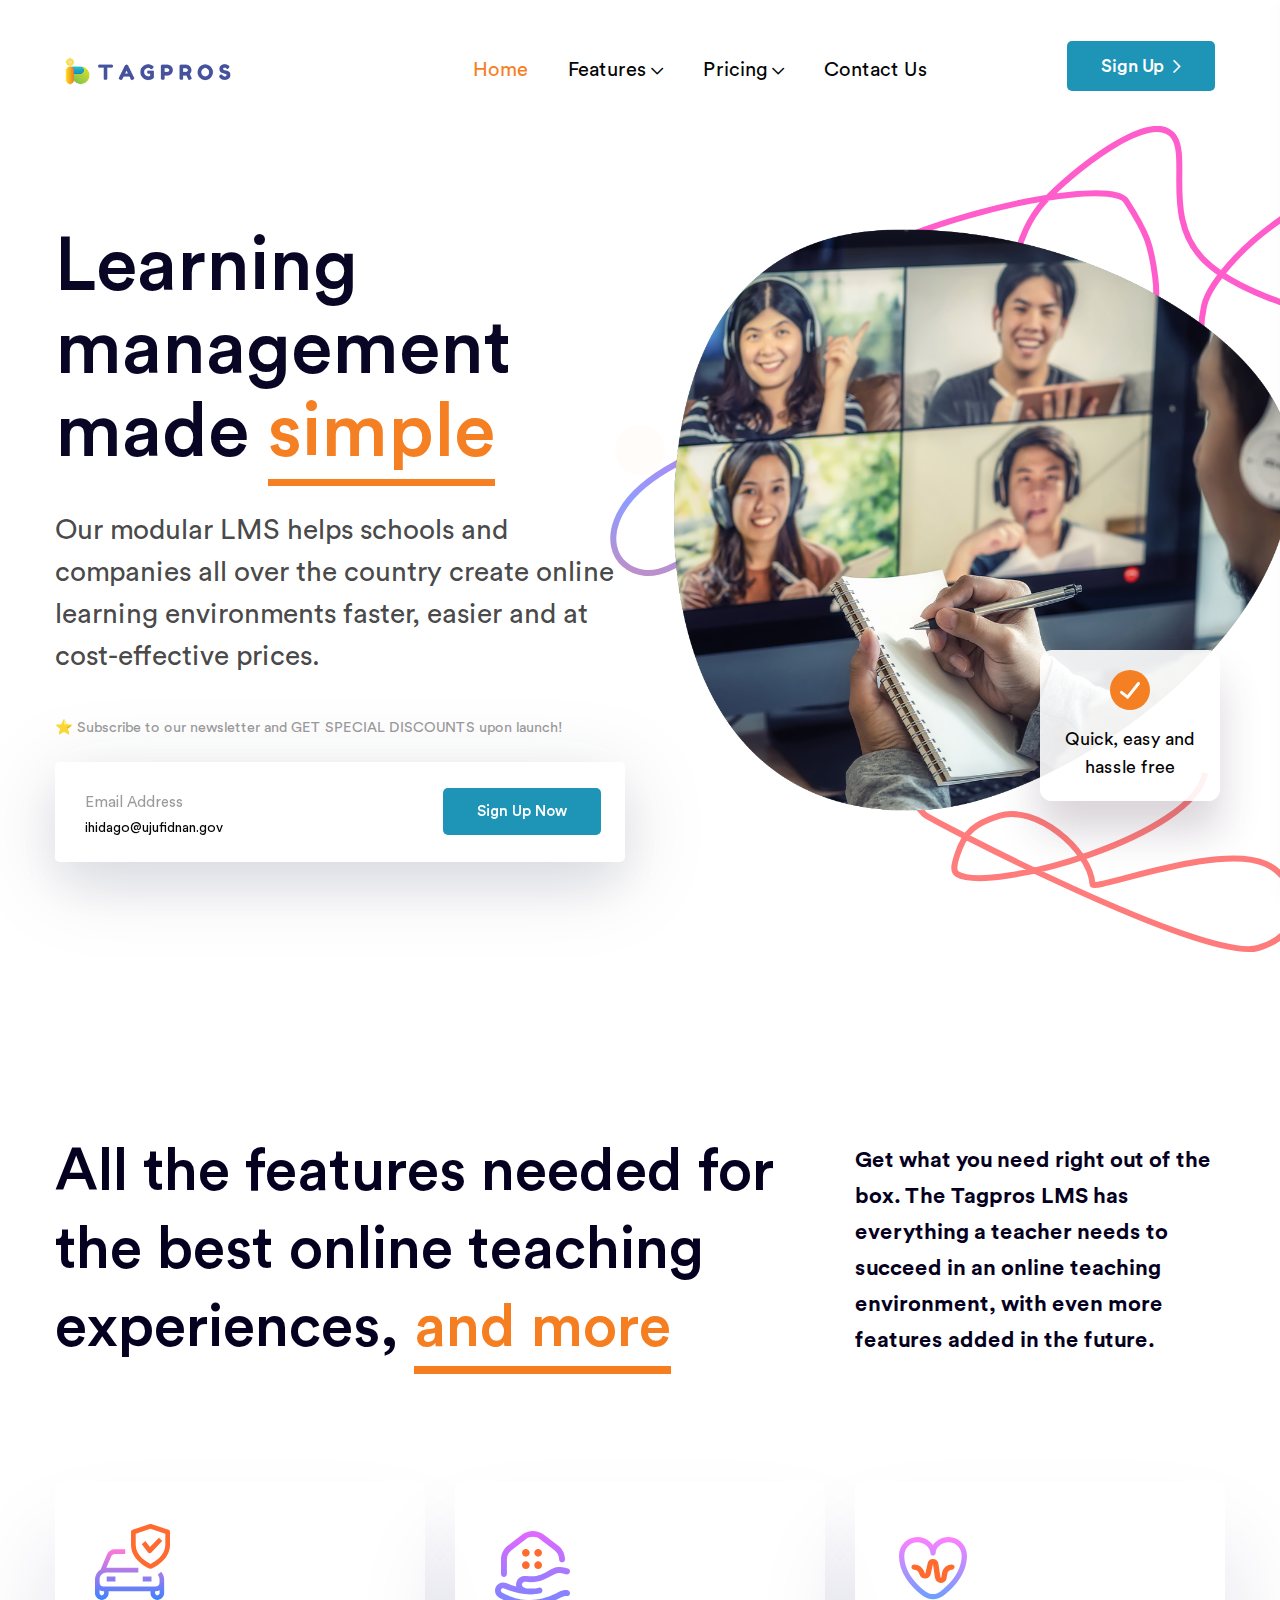
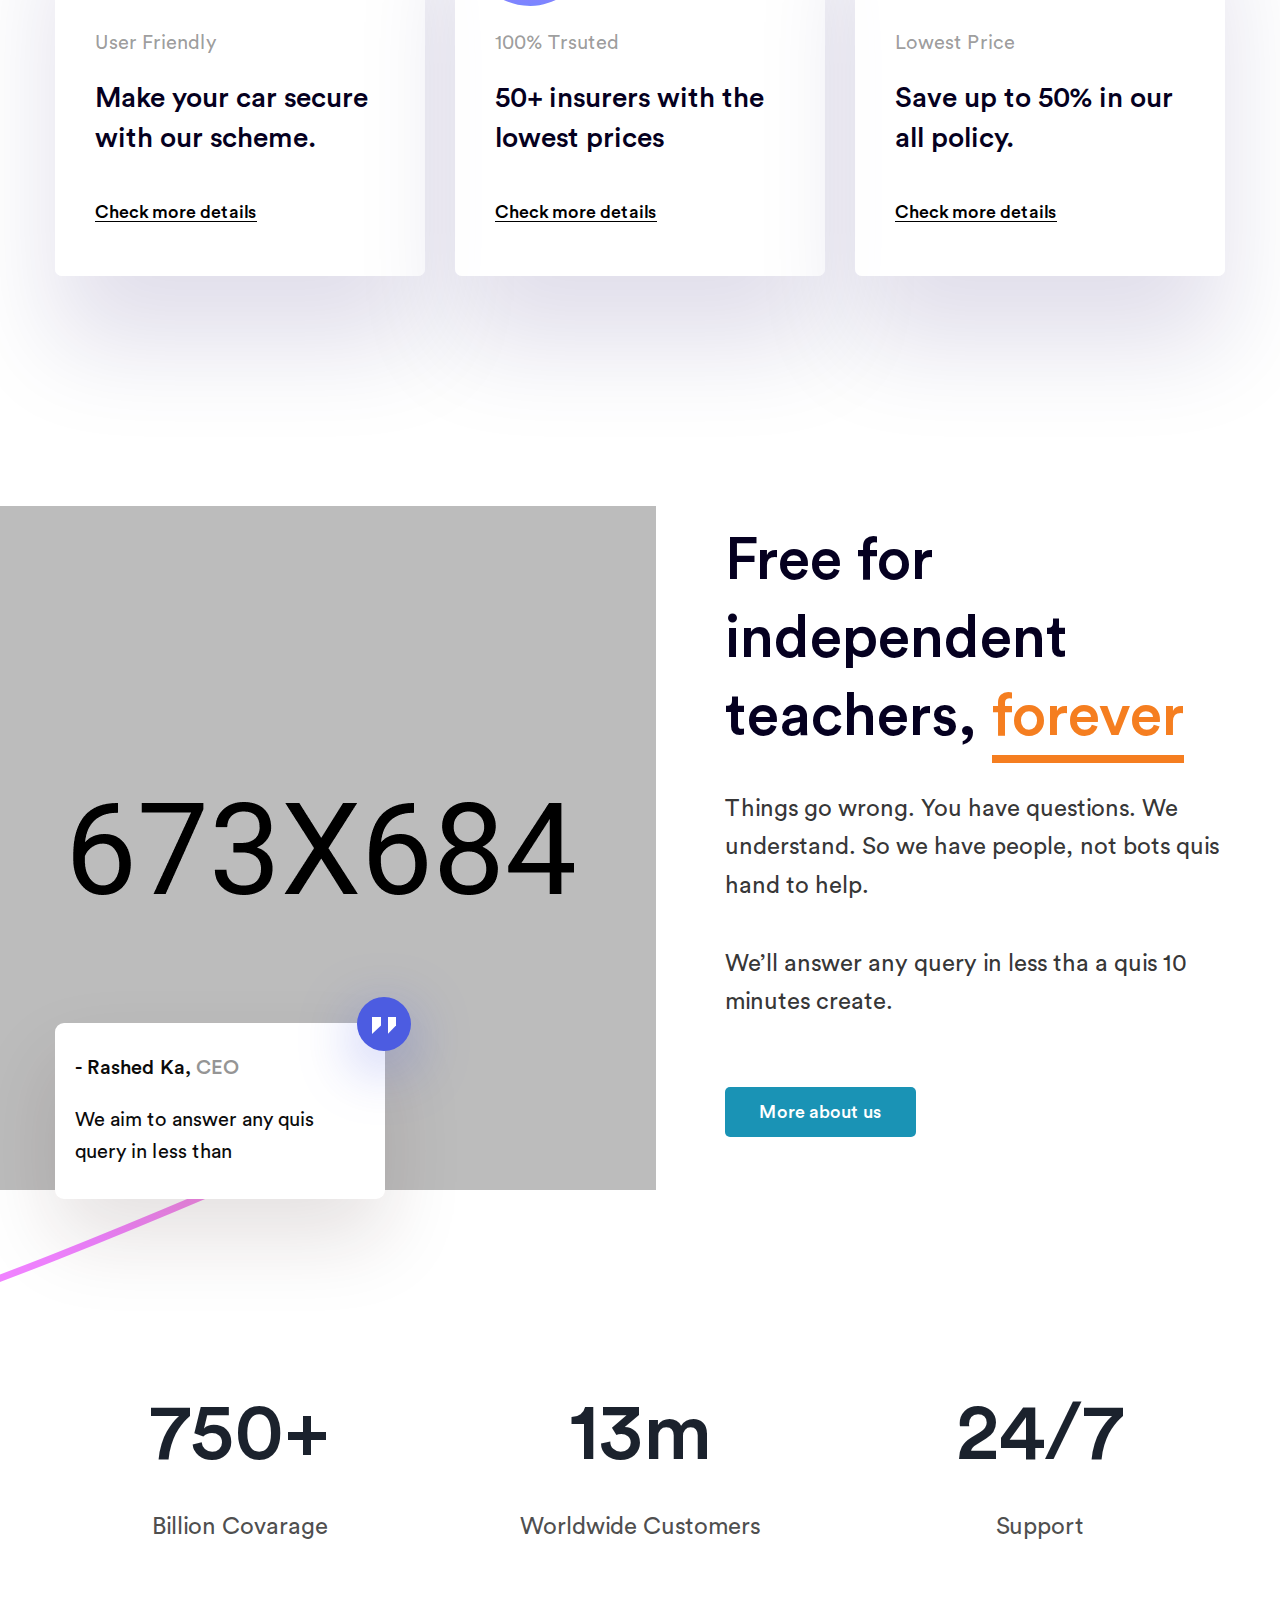
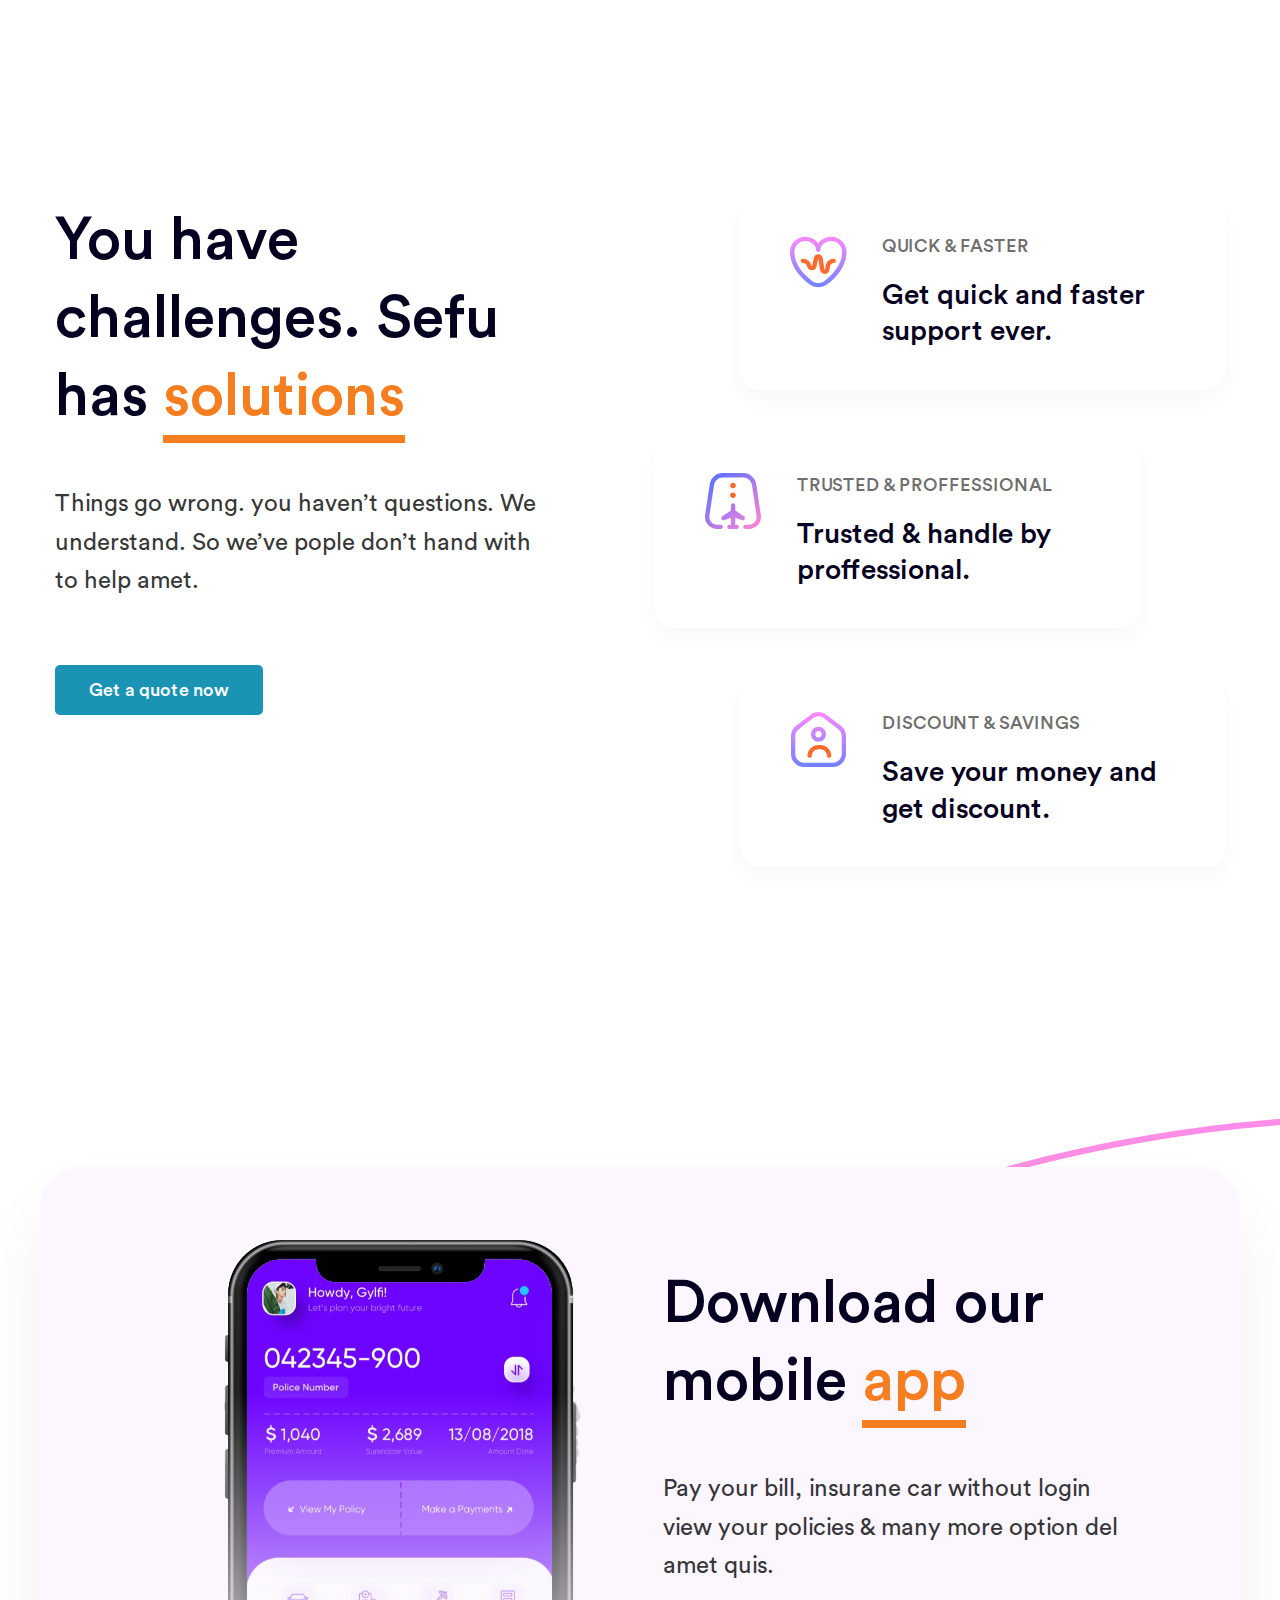
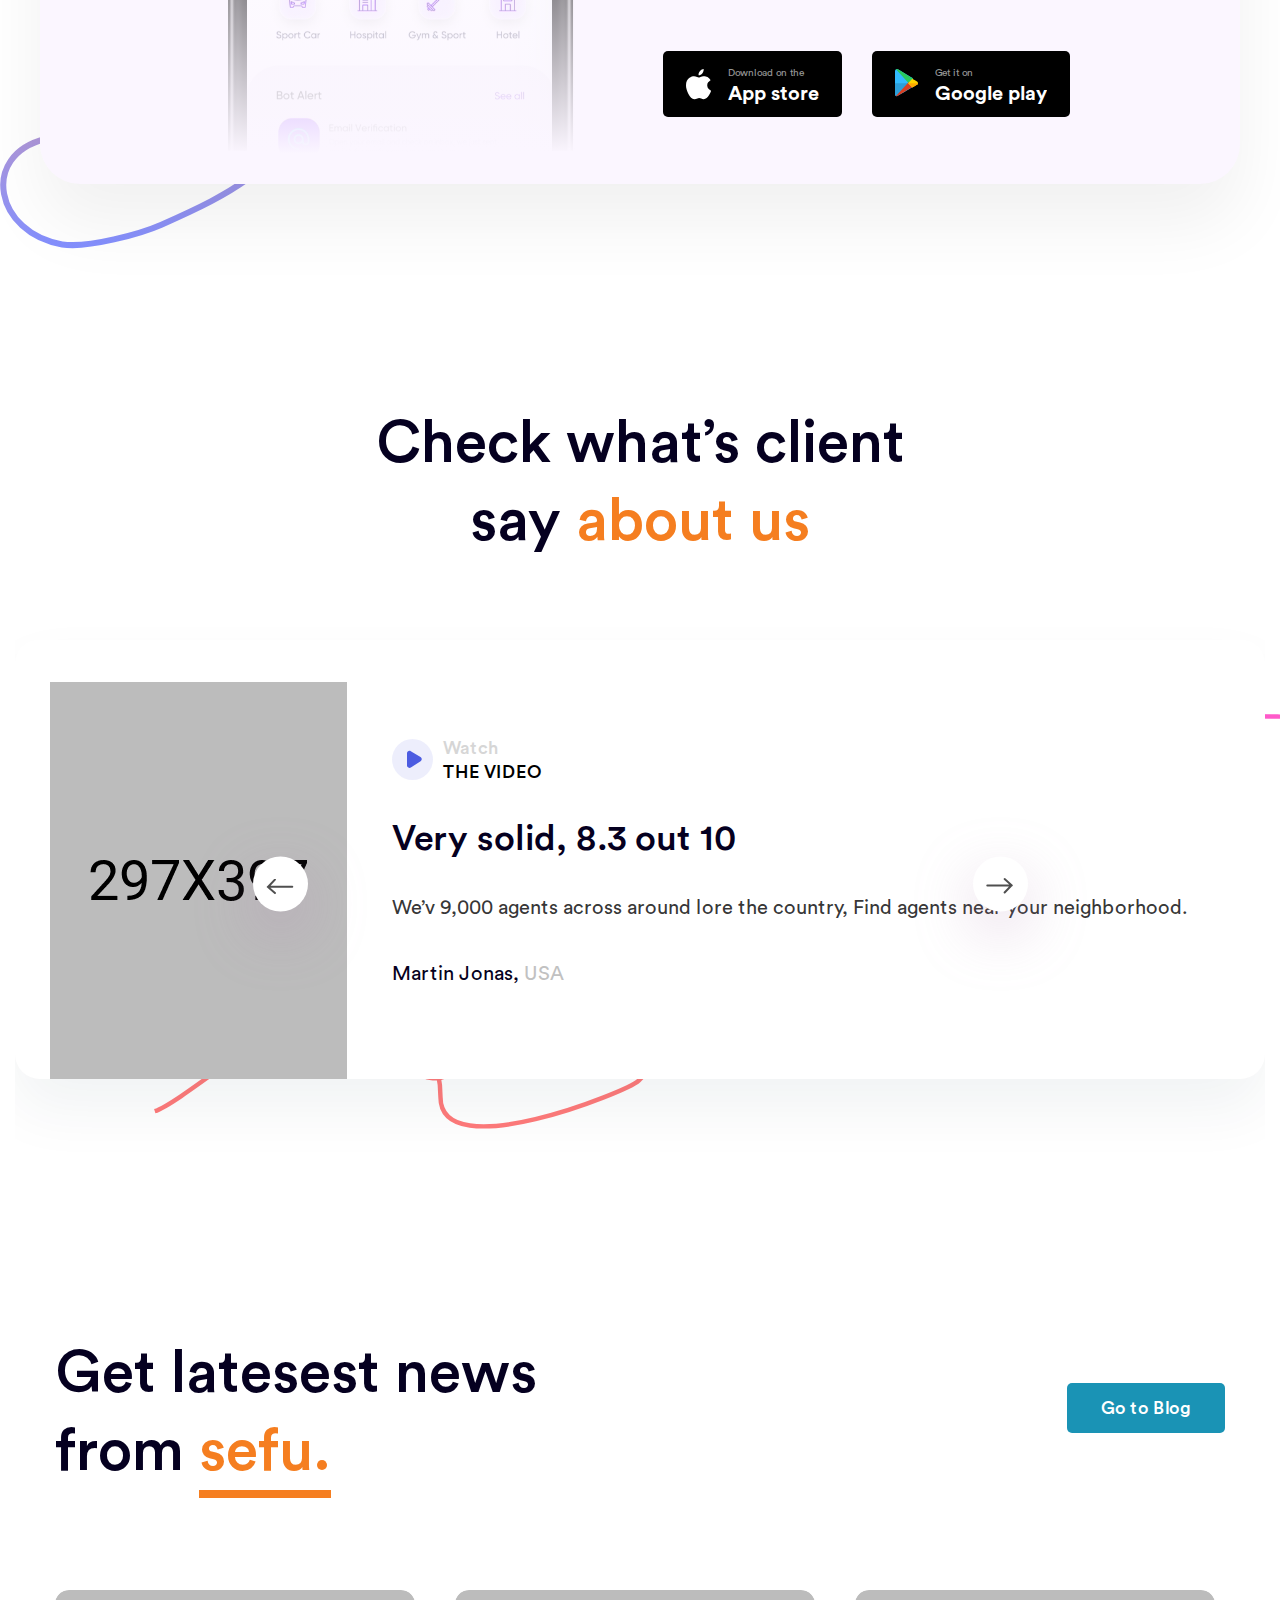
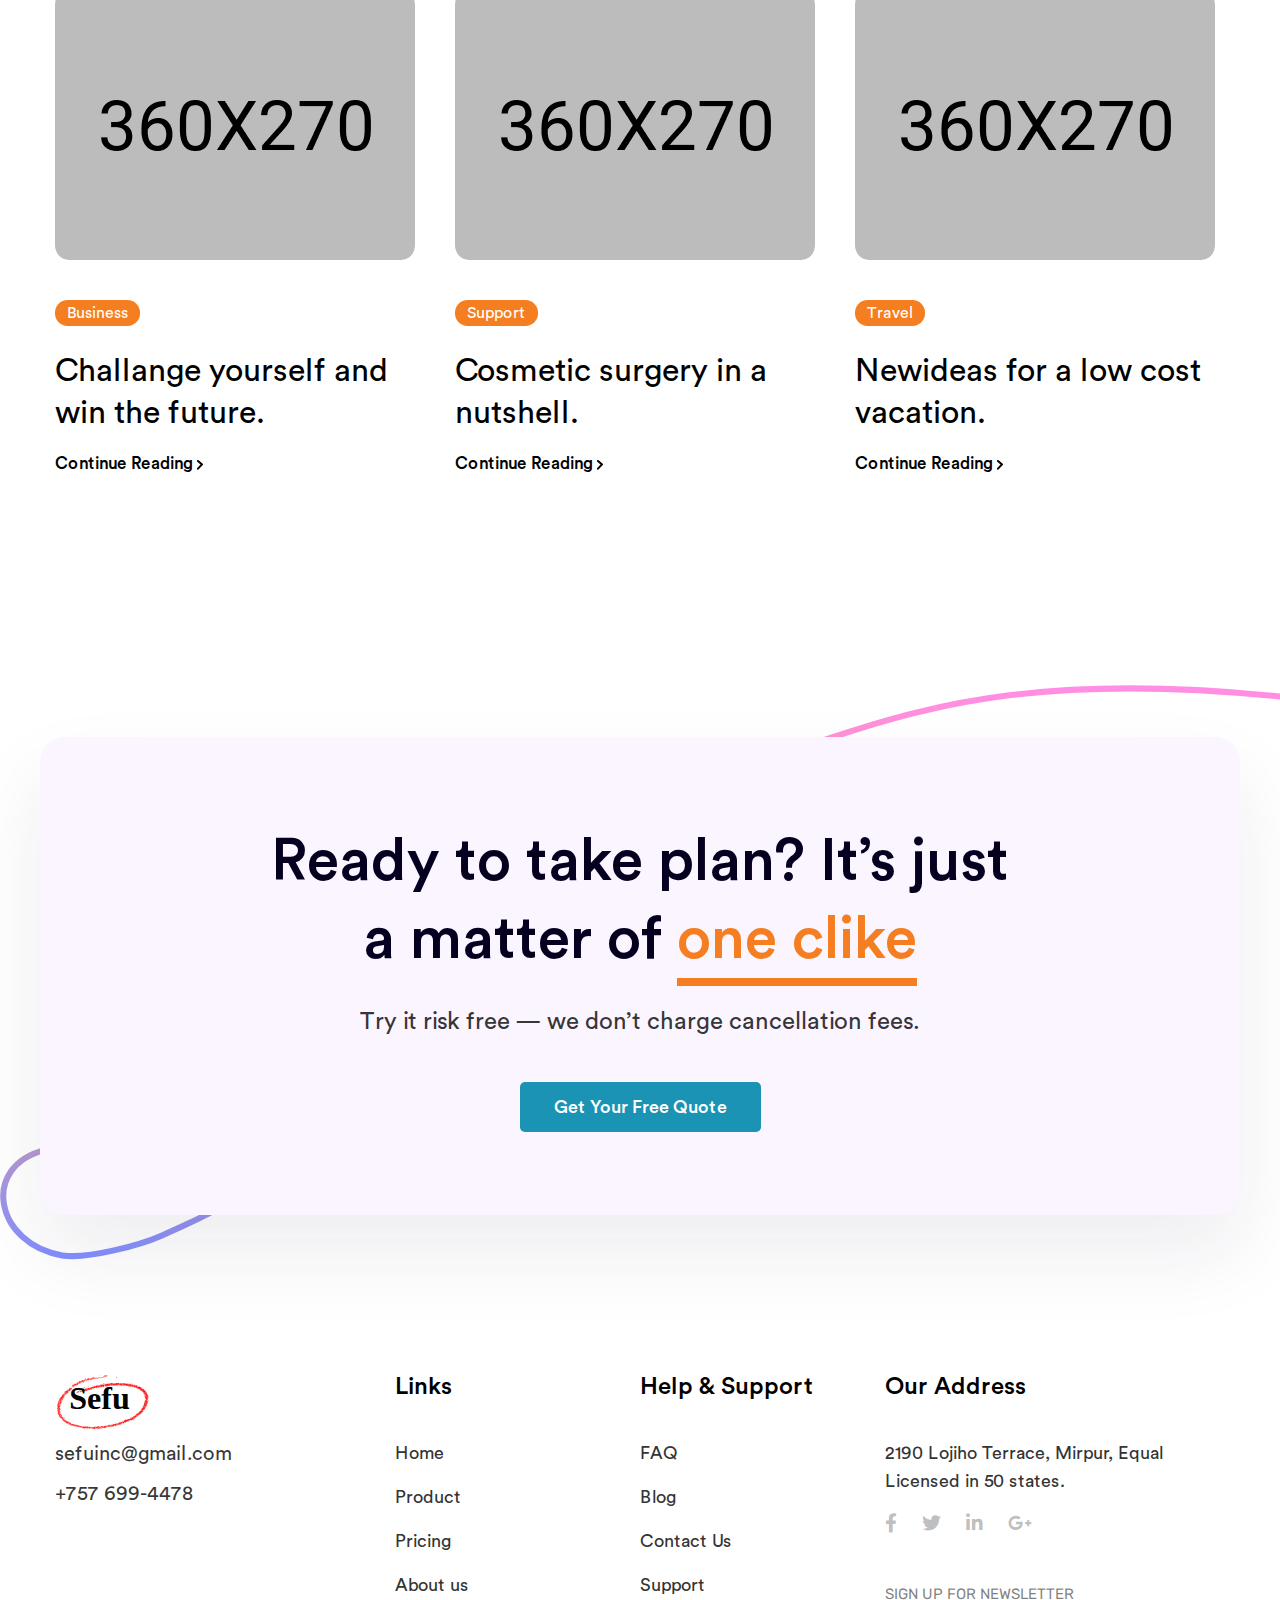
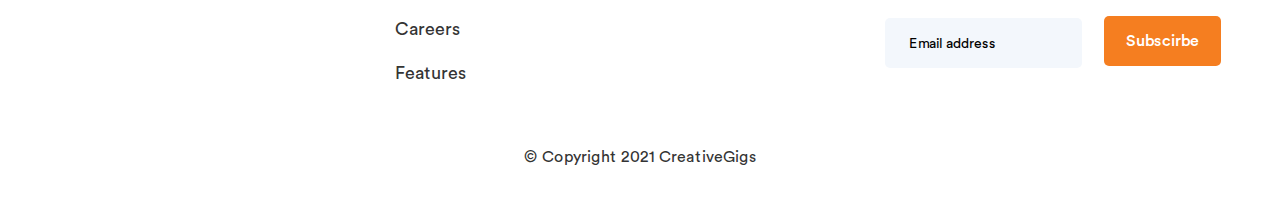
==== index.html @ ae66f602 "initial commit" ====
<!doctype html>
<html class="no-js" lang="">

<head>
    <meta charset="utf-8">
    <meta http-equiv="x-ua-compatible" content="ie=edge">
    <title>Advancing Learning Online - TAGPROS</title>
    <meta name="description" content="">
    <meta name="viewport" content="width=device-width, initial-scale=1">

    <link rel="manifest" href="site.webmanifest">
    <link rel="shortcut icon" type="image/x-icon" href="assets/img/favicon.ico">
    <!-- Place favicon.ico in the root directory -->

    <!-- CSS here -->
    <link rel="stylesheet" href="assets/css/bootstrap.min.css">
    <link rel="stylesheet" href="assets/css/owl.carousel.min.css">
    <link rel="stylesheet" href="assets/css/animate-headline.css">
    <link rel="stylesheet" href="assets/css/animate.css">
    <link rel="stylesheet" href="assets/css/magnific-popup.css">
    <link rel="stylesheet" href="assets/css/all.min.css">
    <link rel="stylesheet" href="assets/css/flaticon.css">
    <link rel="stylesheet" href="assets/css/circular-font.css">
    <link rel="stylesheet" href="assets/css/font.css">
    <link rel="stylesheet" href="assets/css/themify-icons.css">
    <link rel="stylesheet" href="assets/css/metisMenu.css">
    <link rel="stylesheet" href="assets/css/nice-select.css">
    <link rel="stylesheet" href="assets/css/slick.css">
    <link rel="stylesheet" href="assets/css/spacing.css">
    <link rel="stylesheet" href="assets/css/main.css">
</head>

<body>
    <!--[if lte IE 9]>
            <p class="browserupgrade">You are using an <strong>outdated</strong> browser. Please <a href="https://browsehappy.com/">upgrade your browser</a> to improve your experience and security.</p>
        <![endif]-->

    <!-- Add your site or application content here -->
    <!-- preloader -->
    <div id="preloader">
        <div class="preloader">
            <span></span>
            <span></span>
        </div>
    </div>
    <!-- preloader end  -->


    <div class="main-index-wrapper"><!--main-index-wrapper-area start-->
        <!-- header-area start -->
        <header id="top-menu" class="transparent-head">
            <div class="main-header-area main-head-two">
                <div class="container-fluid">
                    <div class="row align-items-center justify-content-between">
                        <div class="col-xl-2 col-lg-2 col-md-6 col-6">
                            <div class="logo">
                                <a class="logo-img" href="index.html">
                                    <img class="logo-1a" src="assets/img/tagpros-logo-small2.png" alt="">
                                    <img class="logo-2" src="assets/img/tagpros-logo-small2.png" alt="">
                                    <img class="logo-3" src="assets/img/tagpros-logo-small2.png" alt="">
                                </a>
                            </div>
                        </div>
                        <div class="col-xl-10 col-lg-10 col-md-6 col-6 text-right text-lg-center text-xl-right">
                            <div class="main-nav d-md-flex align-items-center justify-content-md-end">
                                <div class="main-menu mr-80 d-none d-lg-block">
                                    <nav>
                                        <ul>
                                            <li><a class="active" href="#">Home</a>
                                            </li>
                                            <li><a href="#">Features <i class="far fa-chevron-down"></i></a>
                                                <ul class="submenu">
                                                    <li><a href="about.html">About us</a></li>
                                                    <li><a href="case-one.html">Case Study</a></li>
                                                    <li><a href="price.html">Price</a></li>
                                                    <li><a href="testimonial.html">Testimonial</a></li>
                                                    <li><a href="team.html">Team</a></li>
                                                    <li><a href="faq.html">FAQ</a></li>
                                                    <li><a href="error.html">Error</a></li>
                                                </ul>
                                            </li>
                                            <li><a href="#">Pricing <i class="far fa-chevron-down"></i></a>
                                                <ul class="submenu">
                                                    <li><a href="blog-grid.html">Teachers</a></li>
                                                    <li><a href="blog-standard.html">Schools</a></li>
                                                    <li><a href="blog-details.html">Companies</a></li>
                                                </ul>
                                            </li>
                                            <li><a href="contact.html">Contact Us</a></li>
                                        </ul>
                                    </nav>
                                </div>
                                <div class="right-nav d-flex align-items-center justify-content-end">
                                    <div class="hamburger-menu d-md-block d-lg-none">
                                        <a href="javascript:void(0);">
                                            <i class="far fa-bars"></i>
                                        </a>
                                    </div>
                                    <div class="quote-btn d-none d-sm-block ml-25">
                                        <a href="contact.html" class="theme_btn theme_btn2">Sign Up <i class="far fa-chevron-right"></i></a>
                                    </div>
                                </div>
                            </div>
                        </div>
                    </div>
                </div>
            </div>
        </header>
        <!-- header-area end -->

        <!-- slide-bar start -->
        <aside class="slide-bar">
            <div class="close-mobile-menu">
                <a href="javascript:void(0);"><i class="fas fa-times"></i></a>
            </div>

            <!-- offset-sidebar start -->
            <div class="offset-sidebar">
                <div class="offset-widget offset-logo mb-30">
                    <a href="index.html">
                        <img src="assets/img/logo/header_logo_one.png" alt="logo">
                    </a>
                </div>
                <div class="offset-widget mb-40">
                    <div class="info-widget">
                        <h4 class="offset-title mb-20">About Us</h4>
                        <p class="mb-30">
                            But I must explain to you how all this mistaken idea of denouncing pleasure and praising pain
                            was born and will give you a complete account of the system and expound the actual teachings of
                            the great explore
                        </p>
                        <a class="theme_btn theme_btn_bg" href="contact.html">Contact Us</a>
                    </div>
                </div>
                <div class="offset-widget mb-30 pr-10">
                    <div class="info-widget info-widget2">
                        <h4 class="offset-title mb-20">Contact Info</h4>
                        <p> <i class="fal fa-address-book"></i> 23/A, Miranda City Likaoli Prikano, Dope</p>
                        <p> <i class="fal fa-phone"></i> +0989 7876 9865 9 </p>
                        <p> <i class="fal fa-envelope-open"></i> info@example.com </p>
                    </div>
                </div>
            </div>
            <!-- offset-sidebar end -->

            <!-- side-mobile-menu start -->
             <nav class="side-mobile-menu">
                <ul id="mobile-menu-active">
                    <li class="has-dropdown">
                        <a href="index.html">Home</a>
                        <ul class="sub-menu">
                            <li><a href="index.html">Home Style 1</a></li>
                            <li><a href="index-2.html">Home Style 2</a></li>
                            <li><a href="index-3.html">Home Style 3</a></li>
                            <li><a href="index-dark.html">Home Dark 1 </a></li>
                            <li><a href="index-dark-2.html">Home Dark 2</a></li>
                            <li><a href="index-dark-3.html">Home Dark 3</a></li>
                        </ul>
                    </li>
                    <li><a href="car-insurance.html">Insurance</a></li>
                    <li class="has-dropdown">
                        <a href="#">Pages</a>
                        <ul class="sub-menu">
                            <li><a href="about.html">About us</a></li>
                            <li><a href="case-one.html">Case Study</a></li>
                            <li><a href="price.html">Price</a></li>
                            <li><a href="testimonial.html">Testimonial</a></li>
                            <li><a href="team.html">Team</a></li>
                            <li><a href="faq.html">FAQ</a></li>
                            <li><a href="error.html">Error</a></li>
                        </ul>
                    </li>
                    <li class="has-dropdown"><a href="#">Blogs</a>
                        <ul class="sub-menu">
                            <li><a href="blog-grid.html">Blog Grid</a></li>
                            <li><a href="blog-standard.html">Blog Standard</a></li>
                            <li><a href="blog-details.html">Blog Details</a></li>
                        </ul>
                    </li>
                    <li><a href="contact.html">Contacts Us</a></li>
                </ul>
            </nav>
            <!-- side-mobile-menu end -->
        </aside>
        <div class="body-overlay"></div>
        <!-- slide-bar end -->

        <main>
            <!--slider-area start-->
            <section class="slider-area slider-bg pos-rel" style="overflow-x: hidden;">
                <div class="slider-active">
                    <div class="single-slider slider-height-2 pos-rel pt-225 pb-190 pt-md-200 pt-xs-50 pb-md-50 pb-xs-50">
                        <div class="slider__img-two d-none d-lg-block" style="background: url(assets/img/hero01.png) no-repeat;background-size: contain;">
                            <div class="slider-card d-none d-xl-block">
                                <div class="icon">
                                    <img src="assets/img/icon/icon16.svg" alt="">
                                </div>
                                <p>Quick, easy and hassle free</p>
                            </div>
                            
                        </div>
                        <div class="container">
                            <div class="row align-items-center">
                                <div class="col-xl-6 col-lg-8">
                                    <div class="slider__content slider__content-2 text-left">
                                        <h1 class="main-title mb-35" data-animation="fadeInUp2" data-delay=".2s">Learning management made <span>simple</span></h1>
                                        <h3>Our modular LMS helps schools and companies all over the country create online learning environments faster, easier and at cost-effective prices.</h3>
                                        <p class="mt-35">
                                            <small style="color:#999;">
                                                ⭐ Subscribe to our newsletter and GET SPECIAL DISCOUNTS upon launch!
                                            </small>
                                        </p>
                                        <ul class="input-box mt-20">
                                            <li>
                                                <form class="hero-form">
                                                    <label>Email Address</label>
                                                    <input type="email" name="email" placeholder="ihidago@ujufidnan.gov">
                                                </form>
                                            </li>
                                            <li>
                                                <a href="contact.html" class="theme_btn quote-btn theme_btn2 ">Sign Up Now</a>
                                            </li>
                                        </ul>
                                    </div>
                                </div><!-- .col/ -->
                            </div><!-- .row/ -->
                        </div><!-- .container/ -->
                    </div>
                    
                </div>
            </section>
            <!--slider-area end-->
            <!--what-we-do-area start-->
            <section class="what-we-do-area pt-80 pb-100 pb-md-20 pt-md-60 pt-xs-60 pb-xs-20">
                <div class="container">
                    <div class="row mb-85">
                        <div class="col-lg-8">
                            <div class="do-wrapper mb-30">
                                <div class="section-title section-title-3 text-center text-md-left">
                                    <h3>All the features needed for the best online teaching experiences, <span class="highlight-text">and more</span></h3>
                                </div>
                            </div>
                        </div>
                        <div class="col-lg-4 text-center text-md-left">
                            <div class="what-text pt-10 pl-lg-0 pl-md-0 pl-xs-0">
                                <h4 style="line-height: 36px;">Get what you need right out of the box. The Tagpros LMS has everything a teacher needs to succeed in an online teaching environment, with even more features added in the future.</h4>
                            </div>
                        </div><!-- /.col -->
                    </div><!-- /.row -->
                    <div class="row align-items-center">
                        <div class="col-lg-4 col-md-6 wow fadeInUp2 animated" data-wow-delay="0.1s">
                            <div class="do-box do-box-2 active mb-30">
                                <div class="icon mb-25">
                                    <img src="assets/img/icon/icon17.svg" alt="">
                                </div>
                                <h5>User Friendly </h5>
                                <h3>Make your car secure with our scheme.</h3>
                                <a class="more-btn" href="case-one.html">Check more details</a>
                            </div>
                        </div>
                        <div class="col-lg-4 col-md-6 wow fadeInUp2 animated" data-wow-delay="0.3s">
                            <div class="do-box do-box-2 mb-30">
                                <div class="icon mb-25">
                                    <img src="assets/img/icon/icon18.svg" alt="">
                                </div>
                                <h5>100% Trsuted</h5>
                                <h3>50+ insurers with the lowest prices</h3>
                                <a class="more-btn" href="case-one.html">Check more details</a>
                            </div>
                        </div>
                        <div class="col-lg-4 col-md-6 wow fadeInUp2 animated" data-wow-delay="0.5s">
                            <div class="do-box do-box-2 mb-30">
                                <div class="icon mb-25">
                                    <img src="assets/img/icon/icon19.svg" alt="">
                                </div>
                                <h5>Lowest Price</h5>
                                <h3>Save up to 50% in our all policy.</h3>
                                <a class="more-btn" href="case-one.html">Check more details</a>
                            </div>
                        </div>
                    </div><!-- /.row -->
                </div><!-- /.container -->
            </section>
            <!--what-we-do-area end-->
            <!--about-us-area start-->
            <section class="about-us-area pos-rel about-style-1 pt-100 pb-100 pt-md-60 pb-md-40 pt-xs-60 pb-xs-40">
                <div class="container">
                    <div class="row align-items-center">
                        <div class="col-lg-6">
                        <div class="about-img-wrapper-2">
                            <div class="line-shape d-none d-xl-inline-block">
                                <img src="assets/img/line-shape/line_2.svg" alt="">
                            </div>
                            <img class="img-2" src="assets/img/about/02.png" alt="">
                                <div class="authors-quote at-quote-2">
                                    <div class="a-icon">
                                        <img src="assets/img/icon/icon20.svg" alt="">
                                    </div>
                                    <h5 class="mb-25">- Rashed Ka, <span>CEO</span></h5>
                                    <h5 class="a-text">We aim to answer any quis query in less than</h5>
                                </div>
                            </div>
                        </div>
                        <div class="col-lg-6">
                            <div class="about-wrapper pl-70">
                                <div class="section-title section-title-3 text-center text-md-left mb-30">
                                    <h3 class="mb-35">Free for independent teachers, <span class="highlight-text">forever</span></h3>
                                    <h4 class="sub-title mb-40">Things go wrong. You have questions. We understand. So we have people, not bots quis hand to help.</h4>
                                    <h4 class="sub-title mb-65">We’ll answer any query in less tha a quis 10 minutes create.</h4>
                                    <a href="about.html" class="theme_btn theme_btn2">More about us</a>
                                </div>
                            </div>
                        </div>
                    </div><!-- /.row -->
                </div><!-- /.container -->
            </section>
            <!--about-us-area end-->
            <!--customer-fact-area start-->
            <section class="customer-fact-area pt-100 pb-125 pt-md-40 pb-md-40 pt-xs-40 pb-xs-40">
                <div class="container">
                    <div class="row align-items-center">
                        <div class="col-xl-4 col-lg-4 col-md-4 col-sm-6">
                            <div class="fact-one text-center mb-30">
                                <h3><span class="counter mb-25">750</span>+</h3>
                                <h4 class="sub-title">Billion Covarage</h4>
                            </div>
                        </div>
                        <div class="col-xl-4 col-lg-4 col-md-4 col-sm-6">
                            <div class="fact-one text-center mb-30">
                                <h3><span class="mb-25">13m</span></h3>
                                <h4 class="sub-title">Worldwide Customers</h4>
                            </div>
                        </div>
                        <div class="col-xl-4 col-lg-4 col-md-4 col-sm-6">
                            <div class="fact-one text-center mb-30">
                                <h3><span class="mb-25">24/7</span></h3>
                                <h4 class="sub-title">Support</h4>
                            </div>
                        </div>
                    </div><!-- /.row -->
                </div><!-- /.container -->
            </section>
            <!--customer-fact-area end-->
            <!--why-chose-us-area start-->
            <section class="why-chose-us-area pt-100 pb-110 pt-md-45 pb-md-40 pt-xs-45 pb-xs-40">
                <div class="container">
                    <div class="row">
                        <div class="col-lg-6">
                            <div class="section-title section-title-3 text-center text-md-left mb-30 pr-80 pr-xs-0">
                                <h3 class="mb-50">You have challenges. Sefu has <span class="highlight-text">solutions</span></h3>
                                <h4 class="sub-title mb-65">Things go wrong. you haven’t questions. We understand. So we’ve pople don’t hand with to help amet.</h4>
                                <a href="contact.html" class="theme_btn theme_btn2">Get a quote now</a>
                            </div>
                        </div>
                        <div class="col-lg-6">
                            <ul class="chose-list">
                                <li>
                                    <div class="chose-box wow fadeInUp2 animated" data-wow-delay="0.1s">
                                        <div class="chose-box-icon">
                                            <img src="assets/img/icon/icon21.svg" alt="">
                                        </div>
                                        <div class="chose-box-text">
                                            <h5>Quick & Faster</h5>
                                            <h3>Get quick and faster support ever.</h3>
                                        </div>
                                    </div>
                                </li>
                                <li>
                                    <div class="chose-box wow fadeInUp2 animated" data-wow-delay="0.3s">
                                        <div class="chose-box-icon">
                                            <img src="assets/img/icon/icon22.svg" alt="">
                                        </div>
                                        <div class="chose-box-text">
                                            <h5>Trusted & Proffessional</h5>
                                            <h3>Trusted & handle by proffessional.</h3>
                                        </div>
                                    </div>
                                </li>
                                <li>
                                    <div class="chose-box wow fadeInUp2 animated" data-wow-delay="0.5s">
                                        <div class="chose-box-icon">
                                            <img src="assets/img/icon/icon23.svg" alt="">
                                        </div>
                                        <div class="chose-box-text">
                                            <h5>Discount & savings</h5>
                                            <h3>Save your money and get discount.</h3>
                                        </div>
                                    </div>
                                </li>
                            </ul>
                        </div>
                    </div><!-- /.row -->
                </div><!-- /.container -->
            </section>
            <!--why-chose-us-area end-->
            <!--download-our-app start-->
            <section class="download-our-app pt-140 pb-100 pt-md-50 pb-md-60 pt-xs-30 pb-xs-60">
                 <div class="line-shape d-none d-lg-inline-block">
                    <img class="img-fluid" src="assets/img/line-shape/line_3.svg" alt="">
                </div>
                <div class="container custom-container-subs">
                    <div class="app-bg pt-60 pr-100 pl-115 pl-lg-25 pr-lg-25 pr-md-25 pl-md-25 pr-xs-0 pl-xs-10 pt-xs-0 ">
                        <div class="row align-items-center">
                            <div class="col-lg-6 col-md-6">
                                <div class="app-screen text-center mb-30">
                                    <img class="img-fluid" src="assets/img/app/01.png" alt="">
                                </div>
                            </div>
                            <div class="col-lg-6 col-md-6">
                                <div class="section-title section-title-3 text-center text-md-left mb-30">
                                    <h3 class="mb-50">Download our mobile <span class="highlight-text">app</span></h3>
                                    <h4 class="sub-title mb-65">Pay your bill, insurane car without login view your policies & many more option del amet quis.</h4>
                                    <ul class="btn-list d-md-flex align-items-center  justify-content-center justify-content-md-start">
                                        <li>
                                            <a href="contact.html" class="app-btn">
                                                <img class="logo-icon" src="assets/img/icon/apple.svg" alt="">
                                                <div class="btn-text">
                                                    <span>Download on the</span>
                                                    <h5>App store</h5>
                                                </div>
                                            </a>
                                        </li>
                                        <li>
                                            <a href="contact.html" class="app-btn">
                                                <img class="logo-icon" src="assets/img/icon/playstore.svg" alt="">
                                                <div class="btn-text">
                                                    <span>Get it on</span>
                                                    <h5>Google play</h5>
                                                </div>
                                            </a>
                                        </li>
                                    </ul>
                                </div>
                            </div>
                        </div>
                    </div>
                </div>
            </section>
            <!--download-our-app end-->
            <!--get-quote-area start
            <section class="get-quote-area pos-rel pt-85 pb-115 pt-md-50 pt-xs-50 pb-md-40 pb-xs-40">
                <div class="container">
                    <div class="row align-items-center">
                        <div class="col-xl-6 col-lg-6 col-md-12">
                            <div class="quote-wrapper mb-30">
                                <div class="section-title section-title-3 text-center text-md-left pr-70 pr-lg-0 pr-md-0 pr-xs-0">
                                    <h3 class="mb-45">Get start & find your <span class="highlight-text">plan</span></h3>
                                    <h4 class="sub-title mb-60">Things go wrong. you haven’t questions & we understand we’ve pople.</h4>
                                    <h5 class="mb-25">Facing any problem to get a quote! call us now.</h5>
                                    <span class="number">1.888.255.4364</span>
                                </div>
                            </div>
                        </div>
                        <div class="col-xl-6 col-lg-6 col-md-12">
                            <div class="form-box form-box-2 white-bg">
                                <h4 class="sub-title mb-45">Get a quote</h4>
                                <form class="quote-form mb-20" action="#">
                                    <div class="choice-list mb-20">
                                        <span class="input-title pl-20">Product</span>
                                        <select class="select-product" name="select-value" id="select-area">
                                            <option value="Life Insurance">Life Insurance</option>
                                            <option value="Car Insurance">Car Insurance</option>
                                            <option value="House Insurance">House Insurance</option>
                                            <option value="Accident Insurance">Accident Insurance</option>
                                        </select>
                                    </div>
                                    <div class="email-input">
                                        <label class="input-title">Email</label>
                                        <input type="text" placeholder="uhenilezu@upu.com">
                                    </div>
                                    <button class="q-btn-lg">Start a quote</button>
                                </form>
                                <p class="review-text">Been here before? <a href="#">Review your quotes.</a></p>
                            </div>
                        </div>
                    </div>
                </div>
            </section>
            get-quote-area end-->
            <!--client-feedback-area start-->
            <section class="client-feedback-area testimonial-two pt-120 pb-55 pt-md-90 pb-md-15 pt-xs-90 pb-xs-15">
                <div class="line-shape d-none d-lg-inline-block">
                    <img class="img-fluid" src="assets/img/line-shape/line_4.svg" alt="">
                </div>
                <div class="client-feedback-wrapper-content pos-rel">
                    <div class="container custom-container-feedback">
                        <div class="row justify-content-center">
                            <div class="col-xl-6">
                                <div class="testimonial-text-wrapper mb-30">
                                    <div class="section-title section-title-3 text-center">
                                        <h3 class="mb-25">Check what’s client say <span class="highlight-text">about us</span></h3>
                                    </div>
                                </div>
                            </div>
                        </div>
                        <div class="feedback-active2 owl-carousel">
                            <div class="feedback-item">
                                <div class="feedback-box d-sm-flex align-items-center">
                                    <div class="client-img mr-45 mr-xs-0 mb-xs-20">
                                        <img class="test-img" src="assets/img/testimonial/06.jpg" alt="">
                                    </div>
                                    <div class="feedback-inner-content mb-30">
                                        <div class="slide-video-area mb-35">
                                            <a href="https://www.youtube.com/watch?v=wFZXSdI9gu8" class="popup-video slide-video">
                                                <img src="assets/img/icon/play.svg" alt="">
                                            </a>
                                            <span><b>Watch</b> THE VIDEO</span>
                                        </div>
                                        <h3>Very solid, 8.3 out 10</h3>
                                        <h4 class="sub-title mb-40">We’v 9,000 agents across around lore the country, Find agents near your neighborhood.</h4>
                                        <h5>Martin Jonas, <span>USA</span></h5>
                                    </div>
                                </div>
                            </div>
                            <div class="feedback-item">
                                <div class="feedback-box d-sm-flex align-items-center">
                                    <div class="client-img mr-45 mr-xs-0 mb-xs-20">
                                        <img class="test-img" src="assets/img/testimonial/05.jpg" alt="">
                                    </div>
                                    <div class="feedback-inner-content mb-30">
                                        <div class="slide-video-area mb-35">
                                            <a href="https://www.youtube.com/watch?v=wFZXSdI9gu8" class="popup-video slide-video">
                                                <img src="assets/img/icon/play.svg" alt="">
                                            </a>
                                            <span><b>Watch</b> THE VIDEO</span>
                                        </div>
                                        <h3>Very solid, 7.3 out 10</h3>
                                        <h4 class="sub-title mb-40">Where are you across around world the country, Find agents near your Vaccations.</h4>
                                        <h5>Hasan Mahmud, <span>USA</span></h5>
                                    </div>
                                </div>
                            </div>
                            <div class="feedback-item">
                                <div class="feedback-box d-sm-flex align-items-center">
                                    <div class="client-img mr-45 mr-xs-0 mb-xs-20">
                                        <img class="test-img" src="assets/img/testimonial/06.jpg" alt="">
                                    </div>
                                    <div class="feedback-inner-content mb-30">
                                        <div class="slide-video-area mb-35">
                                            <a href="https://www.youtube.com/watch?v=wFZXSdI9gu8" class="popup-video slide-video">
                                                <img src="assets/img/icon/play.svg" alt="">
                                            </a>
                                            <span><b>Watch</b> THE VIDEO</span>
                                        </div>
                                        <h3>Very solid, 9.3 out 10</h3>
                                        <h4 class="sub-title mb-40">We’v 8,000 booth across around lore the worlds, Find booth near your Tourismarea.</h4>
                                        <h5>Hasan Mahmud, <span>USA</span></h5>
                                    </div>
                                </div>
                            </div>
                            <div class="feedback-item">
                                <div class="feedback-box d-sm-flex align-items-center">
                                    <div class="client-img mr-45 mb-xs-20">
                                        <img class="test-img" src="assets/img/testimonial/05.jpg" alt="">
                                    </div>
                                    <div class="feedback-inner-content mb-30">
                                        <div class="slide-video-area mb-35">
                                            <a href="https://www.youtube.com/watch?v=wFZXSdI9gu8" class="popup-video slide-video">
                                                <img src="assets/img/icon/play.svg" alt="">
                                            </a>
                                            <span><b>Watch</b> THE VIDEO</span>
                                        </div>
                                        <h3>Very solid, 8.3 out 10</h3>
                                        <h4 class="sub-title mb-40">We’v 9,000 agents across around lore the country, Find agents near your neighborhood.</h4>
                                        <h5>Rashed Kabir, <span>USA</span></h5>
                                    </div>
                                </div>
                            </div>
                        </div>
                    </div>
                </div>
            </section>
            <!--client-feedback-area end-->
            <!--blog-area start-->
            <section class="blog-area pt-100 pb-180 pt-md-20 pb-md-20 pt-xs-20 pb-xs-20">
                <div class="container">
                    <div class="row align-items-center mb-70">
                        <div class="col-lg-6 col-md-8">
                            <div class="section-title section-title-3 text-center text-md-left mb-30">
                                <h3>Get latesest news from <span class="highlight-text">sefu.</span></h3>
                            </div>
                        </div>
                        <div class="col-lg-6 col-md-4">
                            <div class="view-more text-center text-md-right mb-30">
                                <a href="blog-details.html" class="theme_btn theme_btn2">Go to Blog</a>
                            </div>
                        </div>
                    </div>
                    <div class="row">
                        <div class="col-xl-4 col-lg-4 col-md-4">
                            <div class="blogs blogs-2 mb-30 wow fadeInUp2 animated" data-wow-delay="0.1s">
                                <div class="blogs__thumb mb-30">
                                    <img class="img-fluid" src="assets/img/blog/01.jpg" alt="">
                                </div>
                                <div class="blogs__content">
                                    <span class="tag mb-25">Business</span>
                                    <h3 class="blog-title mb-15"><a href="blog-details.html">Challange yourself and win the future.</a></h3>
                                    <a class="blog-btn" href="blog-details.html">Continue Reading <img src="assets/img/icon/chevron.svg" alt=""></a>
                                </div>
                            </div>
                        </div>
                        <div class="col-xl-4 col-lg-4 col-md-4">
                            <div class="blogs blogs-2 mb-30 wow fadeInUp2 animated" data-wow-delay="0.3s">
                                <div class="blogs__thumb mb-30">
                                    <img class="img-fluid" src="assets/img/blog/02.jpg" alt="">
                                </div>
                                <div class="blogs__content">
                                    <span class="tag mb-25">Support</span>
                                    <h3 class="blog-title mb-15"><a href="blog-details.html">Cosmetic surgery in a nutshell.</a></h3>
                                    <a class="blog-btn" href="blog-details.html">Continue Reading <img src="assets/img/icon/chevron.svg" alt=""></a>
                                </div>
                            </div>
                        </div>
                        <div class="col-xl-4 col-lg-4 col-md-4">
                            <div class="blogs blogs-2 mb-30">
                                <div class="blogs__thumb mb-30 wow fadeInUp2 animated" data-wow-delay="0.5s">
                                    <img class="img-fluid" src="assets/img/blog/03.jpg" alt="">
                                </div>
                                <div class="blogs__content">
                                    <span class="tag mb-25">Travel</span>
                                    <h3 class="blog-title mb-15"><a href="blog-details.html">Newideas for a low cost vacation.</a></h3>
                                    <a class="blog-btn" href="blog-details.html">Continue Reading <img src="assets/img/icon/chevron.svg" alt=""></a>
                                </div>
                            </div>
                        </div>
                    </div>
                </div>
            </section>
            <!--blog-area end-->
            <!--subscribe-letter-area start-->
            <section class="subscribe-letter-area pt-50 pb-80">
                <div class="line-shape d-none d-lg-inline-block">
                    <img class="img-fluid" src="assets/img/line-shape/line_5.svg" alt="">
                </div>
                <div class="container custom-container-subs">
                    <div class="sub-bg pt-85 pb-75 pr-150 pl-150 pr-md-50 pl-md-50 pr-xs-0 pl-xs-0">
                        <div class="row justify-content-center">
                            <div class="col-xl-10">
                                <div class="subscribe-wrapper">
                                    <div class="section-title section-title-3 text-center">
                                        <h3 class="mb-25 wow fadeInUp2 animated" data-wow-delay="0.1s">Ready to take plan? It’s just a matter of <span class="highlight-text">one clike</span></h3>
                                        <h4 class="sub-title mb-40 wow fadeInUp2 animated" data-wow-delay="0.3s">Try it risk free — we don’t charge cancellation fees.</h4>
                                        <a href="contact.html" class="theme_btn theme_btn2 sub-btn wow fadeInUp2 animated" data-wow-delay="0.5s">Get your free quote</a>
                                    </div>
                                </div>
                            </div>
                        </div>
                    </div>
                </div>
            </section>
            <!--subscribe-letter-area end-->
        </main>
        <!--footer-area start-->
        <footer class="footer-area fix pt-80">
            <div class="container">
                <div class="row">
                        <div class="col-xl-3 col-lg-4 col-md-6  wow fadeInUp2 animated" data-wow-delay='.1s'>
                            <div class="footer__widget text-center text-md-left mb-30">
                                <div class="footer-log mb-10">
                                    <a href="index.html" class="logo">
                                        <img src="assets/img/logo/header_logo_one.svg" alt="">
                                    </a>
                                </div>
                                <ul class="contact-list">
                                    <li>
                                        <h5>sefuinc@gmail.com</h5>
                                    </li>
                                    <li>
                                        <h5>+757 699-4478</h5>
                                    </li>
                                </ul>
                            </div>
                        </div>
                        <div class="col-xl-2 col-lg-4 col-md-6 wow fadeInUp2 animated" data-wow-delay='.3s'>
                            <div class="footer__widget text-center text-md-left mb-30 pl-40">
                                <h4 class="widget-title mb-40">Links</h4>
                                <ul class="fot-list">
                                    <li><a href="#">Home</a></li>
                                    <li><a href="#">Product</a></li>
                                    <li><a href="#">Pricing</a></li>
                                    <li><a href="#">About us</a></li>
                                    <li><a href="#">Careers</a></li>
                                    <li><a href="#">Features</a></li>
                                </ul>
                            </div>
                        </div>
                        <div class="col-xl-3 col-lg-4 col-md-6  wow fadeInUp2 animated" data-wow-delay='.5s'>
                            <div class="footer__widget text-center text-md-left mb-25 pl-85">
                                <h4 class="widget-title mb-40">Help & Support</h4>
                                <ul class="fot-list">
                                    <li><a href="#">FAQ</a></li>
                                    <li><a href="#">Blog</a></li>
                                    <li><a href="#">Contact Us</a></li>
                                    <li><a href="#">Support</a></li>
                                </ul>
                            </div>
                        </div>
                        <div class="col-xl-4 col-lg-6 col-md-6  wow fadeInUp2 animated" data-wow-delay='.7s'>
                            <div class="footer__widget text-center text-md-left fot_widget_2 mb-30 pl-30 pl-lg-0 pl-md-0 pl-xs-0">
                                <h4 class="widget-title mb-40">Our Address</h4>
                                <p class="mb-15">2190 Lojiho Terrace, Mirpur, Equal Licensed in 50 states.</p>
                                <div class="footer-social mb-40">
                                    <a href="#"><i class="fab fa-facebook-f"></i></a>
                                    <a href="#"><i class="fab fa-twitter"></i></a>
                                    <a href="#"><i class="fab fa-linkedin-in"></i></a>
                                    <a href="#"><i class="fab fa-google-plus-g"></i></a>
                                </div>
                                <div class="foter-subscribe">
                                    <span>SIGN UP FOR NEWSLETTER</span>
                                    <form class="subscribe-form" action="form.php">
                                        <input type="text" placeholder="Email address">
                                        <button class="theme_btn">Subscirbe</button>
                                    </form>
                                </div>
                            </div>
                        </div>
                    </div>
                <!--scroll-target-btn-->
                <!-- <a href="#top-menu" class="scroll-target"><i class="far fa-arrow-up"></i></a> -->
                <!--scroll-target-btn-->
                <div class="copy-right-area pt-10">
                    <div class="row align-items-center">
                        <div class="col-lg-12">
                            <div class="copyright mb-40 text-center">
                                <p>© Copyright 2021 CreativeGigs</p>
                            </div>
                        </div>
                    </div>
                </div>
            </div>
        </footer>
        <!--footer-area end-->
    </div> <!--main-index-wrapper-area end-->
    



    <!-- JS here -->
    <script src="assets/js/vendor/modernizr-3.5.0.min.js"></script>
    <script src="assets/js/vendor/jquery-2.2.4.min.js"></script>
    <script src="assets/js/popper.min.js"></script>
    <script src="assets/js/bootstrap.min.js"></script>
    <script src="assets/js/owl.carousel.min.js"></script>
    <script src="assets/js/isotope.pkgd.min.js"></script>
    <script src="assets/js/slick.min.js"></script>
    <script src="assets/js/metisMenu.min.js"></script>
    <script src="assets/js/jquery.nice-select.js"></script>
    <script src="assets/js/ajax-form.js"></script>
    <script src="assets/js/wow.min.js"></script>
    <script src="assets/js/jquery.counterup.min.js"></script>
    <script src="assets/js/waypoints.min.js"></script>
    <script src="assets/js/jquery.scrollUp.min.js"></script>
    <script src="assets/js/imagesloaded.pkgd.min.js"></script>
    <script src="assets/js/jquery.magnific-popup.min.js"></script>
    <script src="assets/js/jquery.easypiechart.js"></script>
    <script src="assets/js/tilt.jquery.js"></script>
    <script src="assets/js/animate-headline.js"></script>
    <script src="assets/js/plugins.js"></script>
    <script src="assets/js/main.js"></script>
</body>

</html>
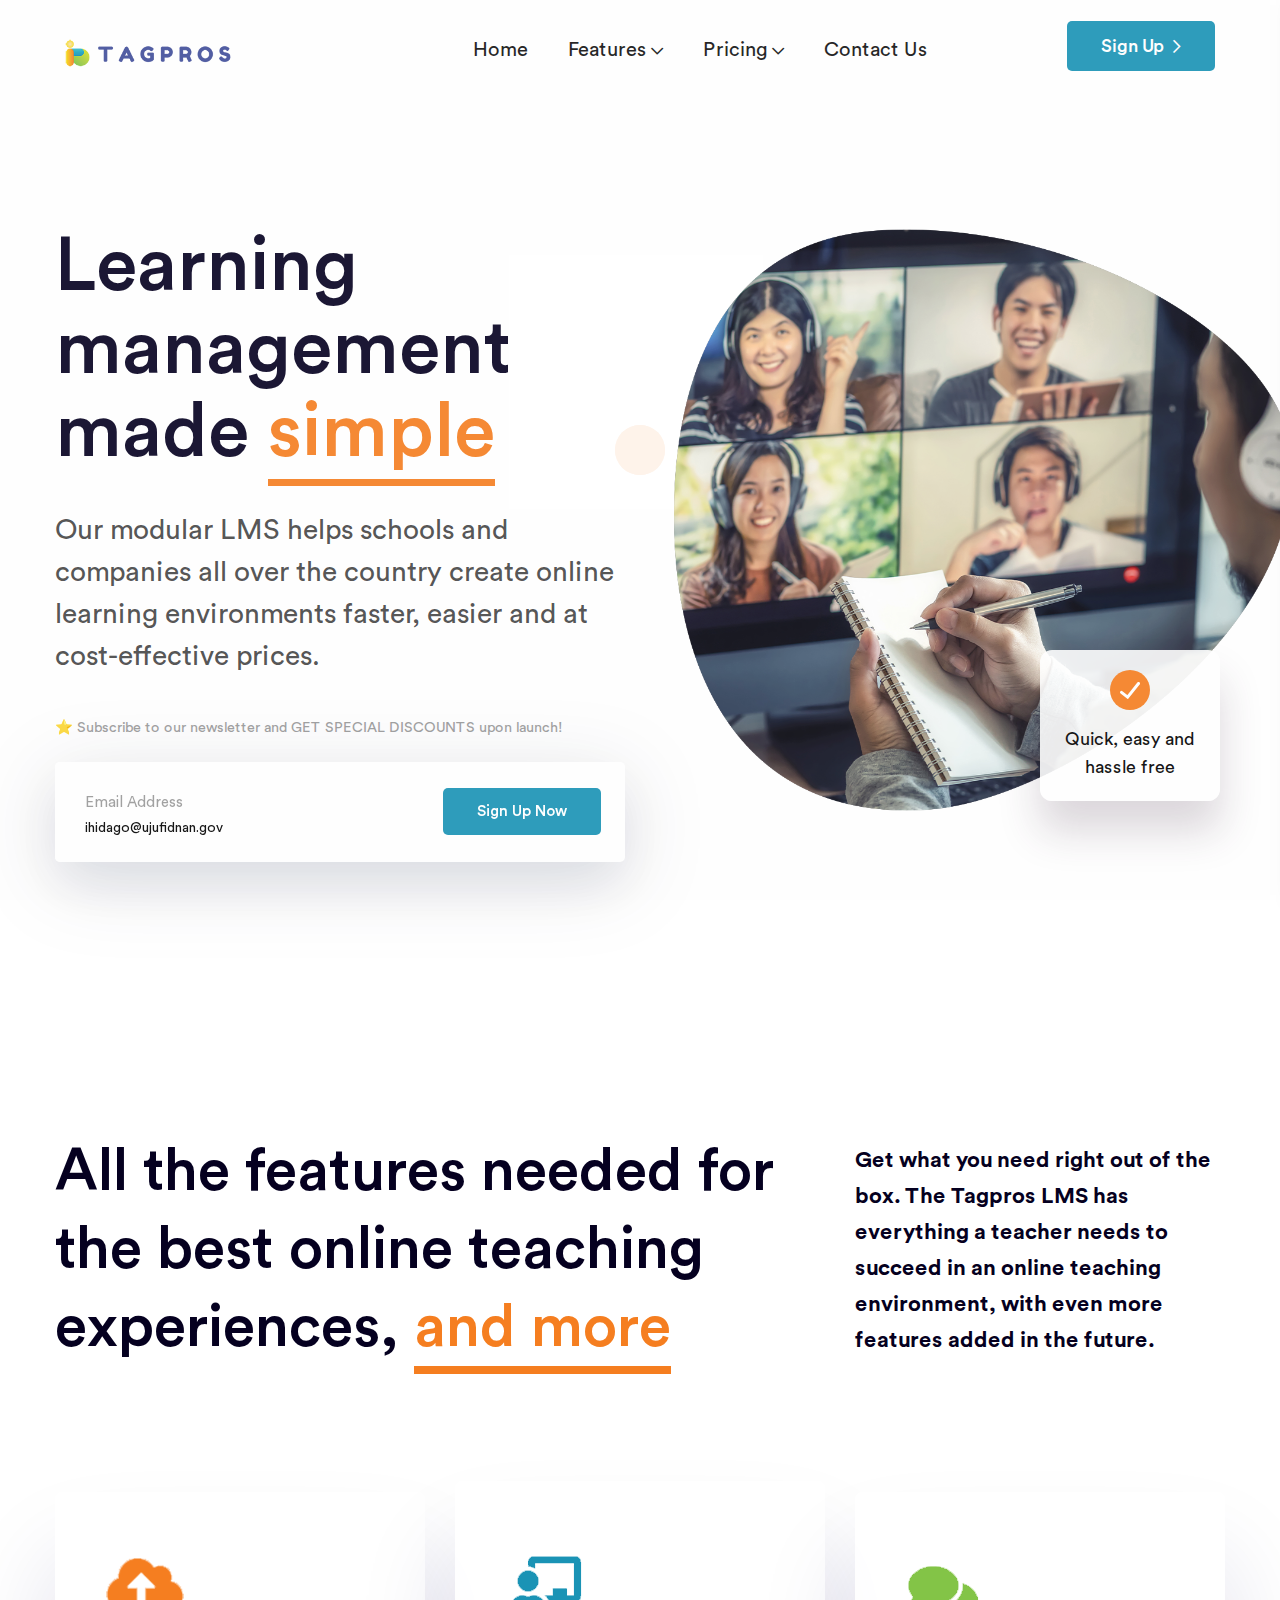
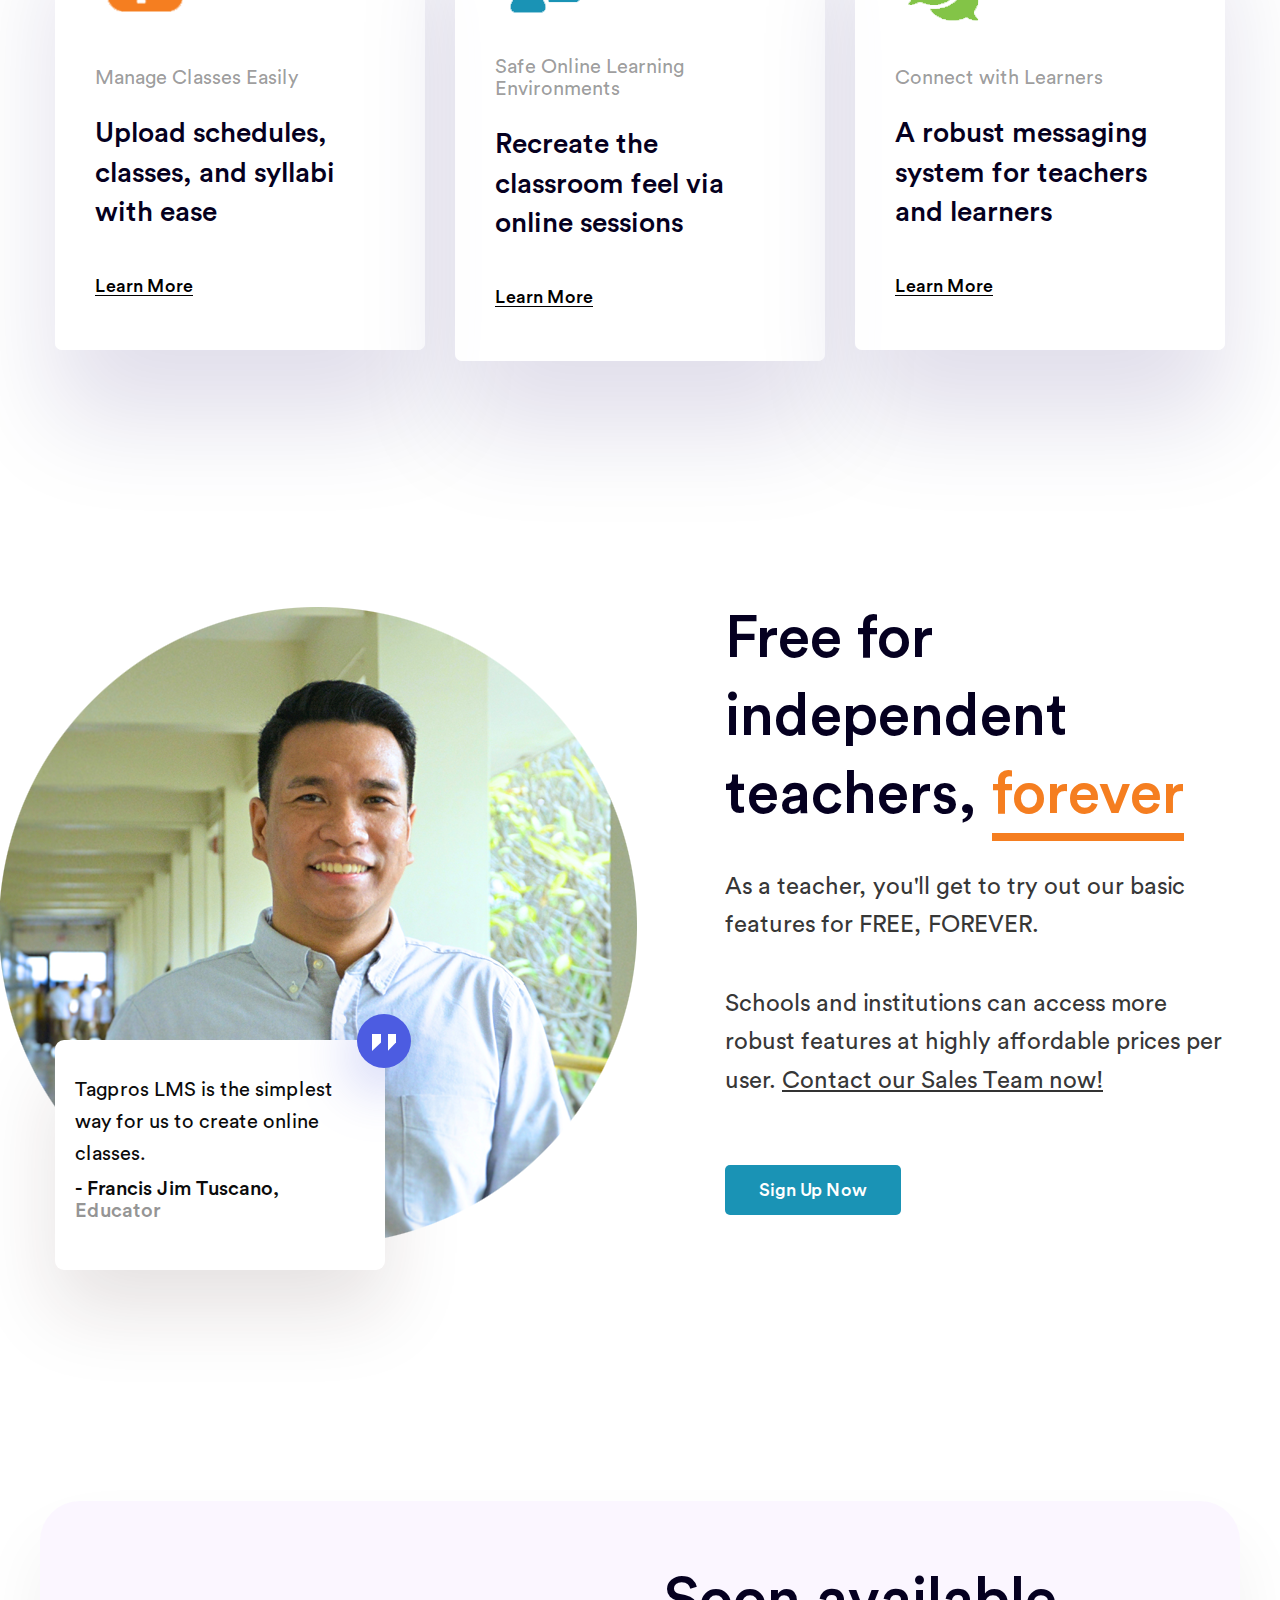
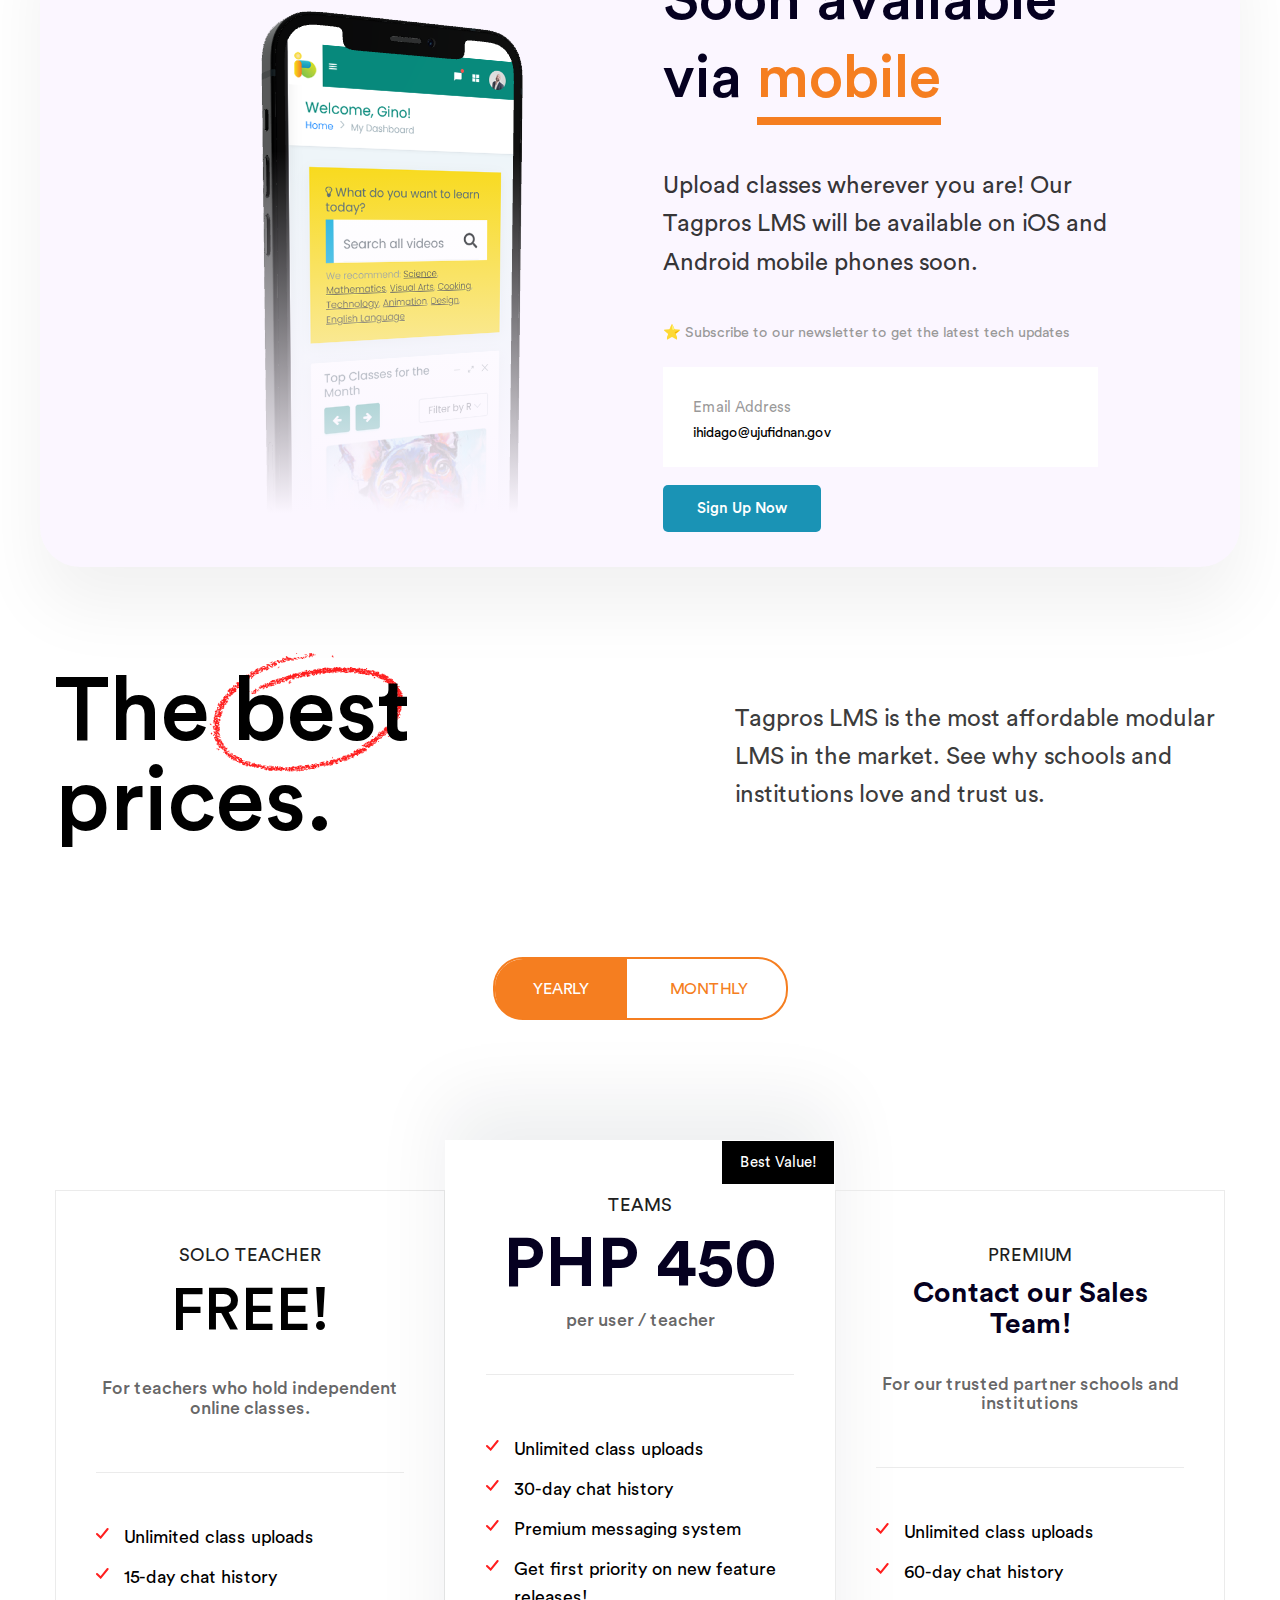
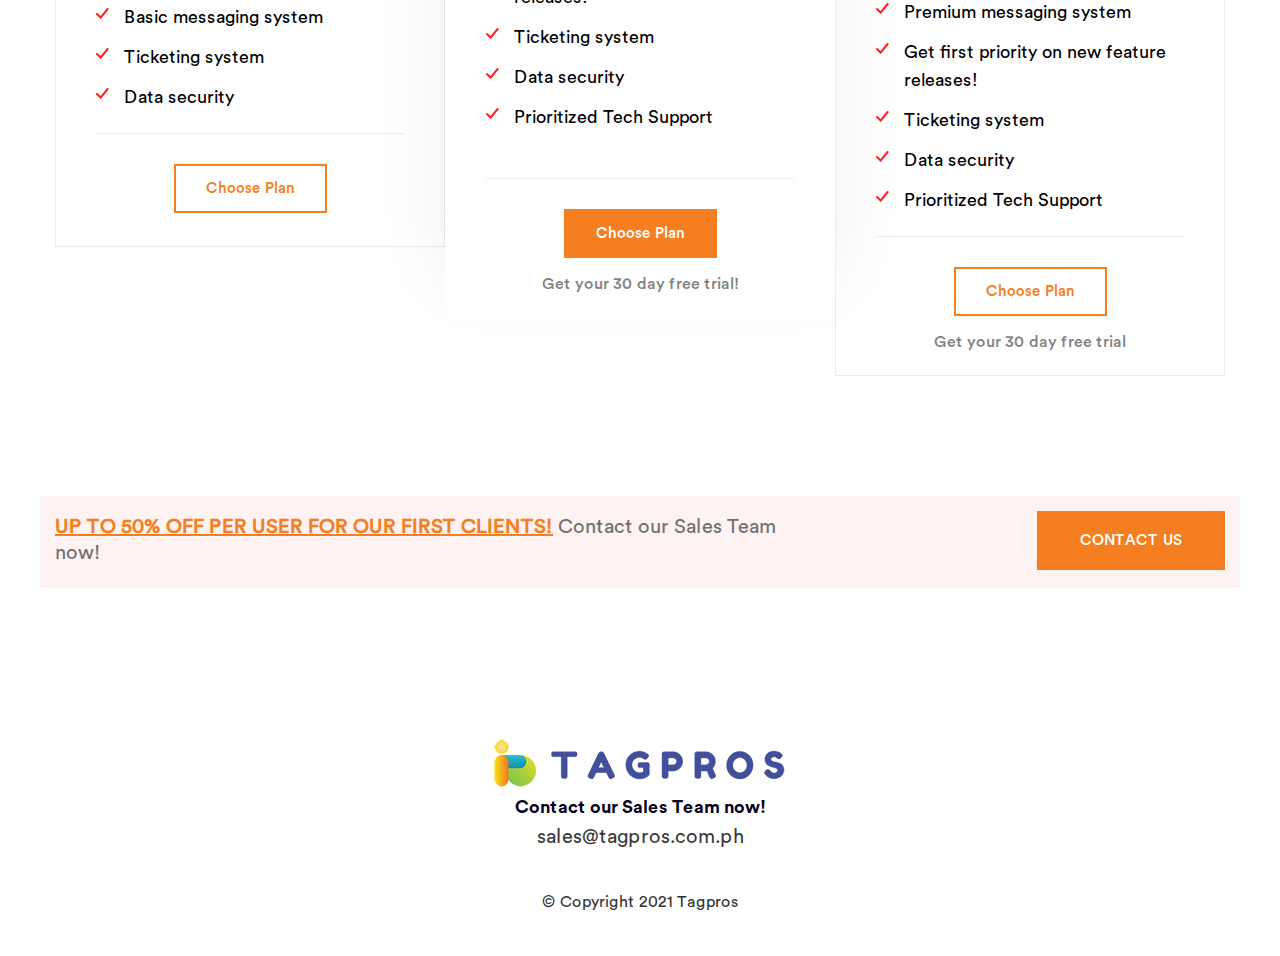
==== commit 1121ac46: "update 12122021" ====
--- a/index.html
+++ b/index.html
@@ -49,7 +49,7 @@
     <div class="main-index-wrapper"><!--main-index-wrapper-area start-->
         <!-- header-area start -->
         <header id="top-menu" class="transparent-head">
-            <div class="main-header-area main-head-two">
+            <div class="main-header-area main-head-two sticky">
                 <div class="container-fluid">
                     <div class="row align-items-center justify-content-between">
                         <div class="col-xl-2 col-lg-2 col-md-6 col-6">
@@ -70,20 +70,18 @@
                                             </li>
                                             <li><a href="#">Features <i class="far fa-chevron-down"></i></a>
                                                 <ul class="submenu">
-                                                    <li><a href="about.html">About us</a></li>
-                                                    <li><a href="case-one.html">Case Study</a></li>
-                                                    <li><a href="price.html">Price</a></li>
-                                                    <li><a href="testimonial.html">Testimonial</a></li>
-                                                    <li><a href="team.html">Team</a></li>
-                                                    <li><a href="faq.html">FAQ</a></li>
-                                                    <li><a href="error.html">Error</a></li>
+                                                    <li><a href="#">Quick Signup</a></li>
+                                                    <li><a href="#">Class Scheduling</a></li>
+                                                    <li><a href="#">Messaging System</a></li>
+                                                    <li><a href="#">Team</a></li>
+                                                    <li><a href="#">FAQ</a></li>
                                                 </ul>
                                             </li>
                                             <li><a href="#">Pricing <i class="far fa-chevron-down"></i></a>
                                                 <ul class="submenu">
-                                                    <li><a href="blog-grid.html">Teachers</a></li>
-                                                    <li><a href="blog-standard.html">Schools</a></li>
-                                                    <li><a href="blog-details.html">Companies</a></li>
+                                                    <li><a href="#">Teachers</a></li>
+                                                    <li><a href="#">Schools</a></li>
+                                                    <li><a href="#">Companies</a></li>
                                                 </ul>
                                             </li>
                                             <li><a href="contact.html">Contact Us</a></li>
@@ -251,31 +249,31 @@
                         <div class="col-lg-4 col-md-6 wow fadeInUp2 animated" data-wow-delay="0.1s">
                             <div class="do-box do-box-2 active mb-30">
                                 <div class="icon mb-25">
-                                    <img src="assets/img/icon/icon17.svg" alt="">
-                                </div>
-                                <h5>User Friendly </h5>
-                                <h3>Make your car secure with our scheme.</h3>
-                                <a class="more-btn" href="case-one.html">Check more details</a>
+                                    <img src="assets/img/icon01.png" alt="">
+                                </div>
+                                <h5>Manage Classes Easily</h5>
+                                <h3>Upload schedules, classes, and syllabi with ease</h3>
+                                <a class="more-btn" href="case-one.html">Learn More</a>
                             </div>
                         </div>
                         <div class="col-lg-4 col-md-6 wow fadeInUp2 animated" data-wow-delay="0.3s">
                             <div class="do-box do-box-2 mb-30">
                                 <div class="icon mb-25">
-                                    <img src="assets/img/icon/icon18.svg" alt="">
-                                </div>
-                                <h5>100% Trsuted</h5>
-                                <h3>50+ insurers with the lowest prices</h3>
-                                <a class="more-btn" href="case-one.html">Check more details</a>
+                                    <img src="assets/img/icon02.png" alt="">
+                                </div>
+                                <h5>Safe Online Learning Environments</h5>
+                                <h3>Recreate the classroom feel via online sessions</h3>
+                                <a class="more-btn" href="case-one.html">Learn More</a>
                             </div>
                         </div>
                         <div class="col-lg-4 col-md-6 wow fadeInUp2 animated" data-wow-delay="0.5s">
                             <div class="do-box do-box-2 mb-30">
                                 <div class="icon mb-25">
-                                    <img src="assets/img/icon/icon19.svg" alt="">
-                                </div>
-                                <h5>Lowest Price</h5>
-                                <h3>Save up to 50% in our all policy.</h3>
-                                <a class="more-btn" href="case-one.html">Check more details</a>
+                                    <img src="assets/img/icon03.png" alt="">
+                                </div>
+                                <h5>Connect with Learners</h5>
+                                <h3>A robust messaging system for teachers and learners</h3>
+                                <a class="more-btn" href="case-one.html">Learn More</a>
                             </div>
                         </div>
                     </div><!-- /.row -->
@@ -288,16 +286,15 @@
                     <div class="row align-items-center">
                         <div class="col-lg-6">
                         <div class="about-img-wrapper-2">
-                            <div class="line-shape d-none d-xl-inline-block">
-                                <img src="assets/img/line-shape/line_2.svg" alt="">
-                            </div>
-                            <img class="img-2" src="assets/img/about/02.png" alt="">
+
+                            <img class="img-2" src="assets/img/fjt.png" alt="">
                                 <div class="authors-quote at-quote-2">
                                     <div class="a-icon">
                                         <img src="assets/img/icon/icon20.svg" alt="">
                                     </div>
-                                    <h5 class="mb-25">- Rashed Ka, <span>CEO</span></h5>
-                                    <h5 class="a-text">We aim to answer any quis query in less than</h5>
+                                    
+                                    <h5 class="a-text">Tagpros LMS is the simplest way for us to create online classes.</h5>
+                                    <h5 class="mb-25">- Francis Jim Tuscano, <span>Educator</span></h5>
                                 </div>
                             </div>
                         </div>
@@ -305,9 +302,9 @@
                             <div class="about-wrapper pl-70">
                                 <div class="section-title section-title-3 text-center text-md-left mb-30">
                                     <h3 class="mb-35">Free for independent teachers, <span class="highlight-text">forever</span></h3>
-                                    <h4 class="sub-title mb-40">Things go wrong. You have questions. We understand. So we have people, not bots quis hand to help.</h4>
-                                    <h4 class="sub-title mb-65">We’ll answer any query in less tha a quis 10 minutes create.</h4>
-                                    <a href="about.html" class="theme_btn theme_btn2">More about us</a>
+                                    <h4 class="sub-title mb-40">As a teacher, you'll get to try out our basic features for FREE, FOREVER.</h4>
+                                    <h4 class="sub-title mb-65">Schools and institutions can access more robust features at highly affordable prices per user. <u>Contact our Sales Team now!</u></h4>
+                                    <a href="#" class="theme_btn theme_btn2">Sign Up Now</a>
                                 </div>
                             </div>
                         </div>
@@ -315,89 +312,10 @@
                 </div><!-- /.container -->
             </section>
             <!--about-us-area end-->
-            <!--customer-fact-area start-->
-            <section class="customer-fact-area pt-100 pb-125 pt-md-40 pb-md-40 pt-xs-40 pb-xs-40">
-                <div class="container">
-                    <div class="row align-items-center">
-                        <div class="col-xl-4 col-lg-4 col-md-4 col-sm-6">
-                            <div class="fact-one text-center mb-30">
-                                <h3><span class="counter mb-25">750</span>+</h3>
-                                <h4 class="sub-title">Billion Covarage</h4>
-                            </div>
-                        </div>
-                        <div class="col-xl-4 col-lg-4 col-md-4 col-sm-6">
-                            <div class="fact-one text-center mb-30">
-                                <h3><span class="mb-25">13m</span></h3>
-                                <h4 class="sub-title">Worldwide Customers</h4>
-                            </div>
-                        </div>
-                        <div class="col-xl-4 col-lg-4 col-md-4 col-sm-6">
-                            <div class="fact-one text-center mb-30">
-                                <h3><span class="mb-25">24/7</span></h3>
-                                <h4 class="sub-title">Support</h4>
-                            </div>
-                        </div>
-                    </div><!-- /.row -->
-                </div><!-- /.container -->
-            </section>
-            <!--customer-fact-area end-->
-            <!--why-chose-us-area start-->
-            <section class="why-chose-us-area pt-100 pb-110 pt-md-45 pb-md-40 pt-xs-45 pb-xs-40">
-                <div class="container">
-                    <div class="row">
-                        <div class="col-lg-6">
-                            <div class="section-title section-title-3 text-center text-md-left mb-30 pr-80 pr-xs-0">
-                                <h3 class="mb-50">You have challenges. Sefu has <span class="highlight-text">solutions</span></h3>
-                                <h4 class="sub-title mb-65">Things go wrong. you haven’t questions. We understand. So we’ve pople don’t hand with to help amet.</h4>
-                                <a href="contact.html" class="theme_btn theme_btn2">Get a quote now</a>
-                            </div>
-                        </div>
-                        <div class="col-lg-6">
-                            <ul class="chose-list">
-                                <li>
-                                    <div class="chose-box wow fadeInUp2 animated" data-wow-delay="0.1s">
-                                        <div class="chose-box-icon">
-                                            <img src="assets/img/icon/icon21.svg" alt="">
-                                        </div>
-                                        <div class="chose-box-text">
-                                            <h5>Quick & Faster</h5>
-                                            <h3>Get quick and faster support ever.</h3>
-                                        </div>
-                                    </div>
-                                </li>
-                                <li>
-                                    <div class="chose-box wow fadeInUp2 animated" data-wow-delay="0.3s">
-                                        <div class="chose-box-icon">
-                                            <img src="assets/img/icon/icon22.svg" alt="">
-                                        </div>
-                                        <div class="chose-box-text">
-                                            <h5>Trusted & Proffessional</h5>
-                                            <h3>Trusted & handle by proffessional.</h3>
-                                        </div>
-                                    </div>
-                                </li>
-                                <li>
-                                    <div class="chose-box wow fadeInUp2 animated" data-wow-delay="0.5s">
-                                        <div class="chose-box-icon">
-                                            <img src="assets/img/icon/icon23.svg" alt="">
-                                        </div>
-                                        <div class="chose-box-text">
-                                            <h5>Discount & savings</h5>
-                                            <h3>Save your money and get discount.</h3>
-                                        </div>
-                                    </div>
-                                </li>
-                            </ul>
-                        </div>
-                    </div><!-- /.row -->
-                </div><!-- /.container -->
-            </section>
-            <!--why-chose-us-area end-->
+
             <!--download-our-app start-->
             <section class="download-our-app pt-140 pb-100 pt-md-50 pb-md-60 pt-xs-30 pb-xs-60">
-                 <div class="line-shape d-none d-lg-inline-block">
-                    <img class="img-fluid" src="assets/img/line-shape/line_3.svg" alt="">
-                </div>
+                 
                 <div class="container custom-container-subs">
                     <div class="app-bg pt-60 pr-100 pl-115 pl-lg-25 pr-lg-25 pr-md-25 pl-md-25 pr-xs-0 pl-xs-10 pt-xs-0 ">
                         <div class="row align-items-center">
@@ -408,28 +326,24 @@
                             </div>
                             <div class="col-lg-6 col-md-6">
                                 <div class="section-title section-title-3 text-center text-md-left mb-30">
-                                    <h3 class="mb-50">Download our mobile <span class="highlight-text">app</span></h3>
-                                    <h4 class="sub-title mb-65">Pay your bill, insurane car without login view your policies & many more option del amet quis.</h4>
-                                    <ul class="btn-list d-md-flex align-items-center  justify-content-center justify-content-md-start">
-                                        <li>
-                                            <a href="contact.html" class="app-btn">
-                                                <img class="logo-icon" src="assets/img/icon/apple.svg" alt="">
-                                                <div class="btn-text">
-                                                    <span>Download on the</span>
-                                                    <h5>App store</h5>
-                                                </div>
-                                            </a>
-                                        </li>
-                                        <li>
-                                            <a href="contact.html" class="app-btn">
-                                                <img class="logo-icon" src="assets/img/icon/playstore.svg" alt="">
-                                                <div class="btn-text">
-                                                    <span>Get it on</span>
-                                                    <h5>Google play</h5>
-                                                </div>
-                                            </a>
-                                        </li>
-                                    </ul>
+                                    <h3 class="mb-50">Soon available via <span class="highlight-text">mobile</span></h3>
+                                    <h4 class="sub-title">Upload classes wherever you are! Our Tagpros LMS will be available on iOS and Android mobile phones soon.</h4>
+                                    <p class="mt-35">
+                                            <small style="color:#999;">
+                                                ⭐ Subscribe to our newsletter to get the latest tech updates
+                                            </small>
+                                        </p>
+                                        <ul class="input-box mt-20" style="box-shadow: none !important">
+                                            <li>
+                                                <form class="hero-form">
+                                                    <label>Email Address</label>
+                                                    <input type="email" name="email" placeholder="ihidago@ujufidnan.gov">
+                                                </form>
+                                            </li>
+                                            <li class="mt-15">
+                                                <a href="contact.html" class="theme_btn quote-btn theme_btn2 ">Sign Up Now</a>
+                                            </li>
+                                        </ul>
                                 </div>
                             </div>
                         </div>
@@ -437,283 +351,233 @@
                 </div>
             </section>
             <!--download-our-app end-->
-            <!--get-quote-area start
-            <section class="get-quote-area pos-rel pt-85 pb-115 pt-md-50 pt-xs-50 pb-md-40 pb-xs-40">
-                <div class="container">
-                    <div class="row align-items-center">
-                        <div class="col-xl-6 col-lg-6 col-md-12">
-                            <div class="quote-wrapper mb-30">
-                                <div class="section-title section-title-3 text-center text-md-left pr-70 pr-lg-0 pr-md-0 pr-xs-0">
-                                    <h3 class="mb-45">Get start & find your <span class="highlight-text">plan</span></h3>
-                                    <h4 class="sub-title mb-60">Things go wrong. you haven’t questions & we understand we’ve pople.</h4>
-                                    <h5 class="mb-25">Facing any problem to get a quote! call us now.</h5>
-                                    <span class="number">1.888.255.4364</span>
-                                </div>
-                            </div>
-                        </div>
-                        <div class="col-xl-6 col-lg-6 col-md-12">
-                            <div class="form-box form-box-2 white-bg">
-                                <h4 class="sub-title mb-45">Get a quote</h4>
-                                <form class="quote-form mb-20" action="#">
-                                    <div class="choice-list mb-20">
-                                        <span class="input-title pl-20">Product</span>
-                                        <select class="select-product" name="select-value" id="select-area">
-                                            <option value="Life Insurance">Life Insurance</option>
-                                            <option value="Car Insurance">Car Insurance</option>
-                                            <option value="House Insurance">House Insurance</option>
-                                            <option value="Accident Insurance">Accident Insurance</option>
-                                        </select>
-                                    </div>
-                                    <div class="email-input">
-                                        <label class="input-title">Email</label>
-                                        <input type="text" placeholder="uhenilezu@upu.com">
-                                    </div>
-                                    <button class="q-btn-lg">Start a quote</button>
-                                </form>
-                                <p class="review-text">Been here before? <a href="#">Review your quotes.</a></p>
-                            </div>
-                        </div>
-                    </div>
-                </div>
-            </section>
-            get-quote-area end-->
-            <!--client-feedback-area start-->
-            <section class="client-feedback-area testimonial-two pt-120 pb-55 pt-md-90 pb-md-15 pt-xs-90 pb-xs-15">
-                <div class="line-shape d-none d-lg-inline-block">
-                    <img class="img-fluid" src="assets/img/line-shape/line_4.svg" alt="">
-                </div>
-                <div class="client-feedback-wrapper-content pos-rel">
-                    <div class="container custom-container-feedback">
-                        <div class="row justify-content-center">
-                            <div class="col-xl-6">
-                                <div class="testimonial-text-wrapper mb-30">
-                                    <div class="section-title section-title-3 text-center">
-                                        <h3 class="mb-25">Check what’s client say <span class="highlight-text">about us</span></h3>
-                                    </div>
-                                </div>
-                            </div>
-                        </div>
-                        <div class="feedback-active2 owl-carousel">
-                            <div class="feedback-item">
-                                <div class="feedback-box d-sm-flex align-items-center">
-                                    <div class="client-img mr-45 mr-xs-0 mb-xs-20">
-                                        <img class="test-img" src="assets/img/testimonial/06.jpg" alt="">
-                                    </div>
-                                    <div class="feedback-inner-content mb-30">
-                                        <div class="slide-video-area mb-35">
-                                            <a href="https://www.youtube.com/watch?v=wFZXSdI9gu8" class="popup-video slide-video">
-                                                <img src="assets/img/icon/play.svg" alt="">
-                                            </a>
-                                            <span><b>Watch</b> THE VIDEO</span>
-                                        </div>
-                                        <h3>Very solid, 8.3 out 10</h3>
-                                        <h4 class="sub-title mb-40">We’v 9,000 agents across around lore the country, Find agents near your neighborhood.</h4>
-                                        <h5>Martin Jonas, <span>USA</span></h5>
-                                    </div>
-                                </div>
-                            </div>
-                            <div class="feedback-item">
-                                <div class="feedback-box d-sm-flex align-items-center">
-                                    <div class="client-img mr-45 mr-xs-0 mb-xs-20">
-                                        <img class="test-img" src="assets/img/testimonial/05.jpg" alt="">
-                                    </div>
-                                    <div class="feedback-inner-content mb-30">
-                                        <div class="slide-video-area mb-35">
-                                            <a href="https://www.youtube.com/watch?v=wFZXSdI9gu8" class="popup-video slide-video">
-                                                <img src="assets/img/icon/play.svg" alt="">
-                                            </a>
-                                            <span><b>Watch</b> THE VIDEO</span>
-                                        </div>
-                                        <h3>Very solid, 7.3 out 10</h3>
-                                        <h4 class="sub-title mb-40">Where are you across around world the country, Find agents near your Vaccations.</h4>
-                                        <h5>Hasan Mahmud, <span>USA</span></h5>
-                                    </div>
-                                </div>
-                            </div>
-                            <div class="feedback-item">
-                                <div class="feedback-box d-sm-flex align-items-center">
-                                    <div class="client-img mr-45 mr-xs-0 mb-xs-20">
-                                        <img class="test-img" src="assets/img/testimonial/06.jpg" alt="">
-                                    </div>
-                                    <div class="feedback-inner-content mb-30">
-                                        <div class="slide-video-area mb-35">
-                                            <a href="https://www.youtube.com/watch?v=wFZXSdI9gu8" class="popup-video slide-video">
-                                                <img src="assets/img/icon/play.svg" alt="">
-                                            </a>
-                                            <span><b>Watch</b> THE VIDEO</span>
-                                        </div>
-                                        <h3>Very solid, 9.3 out 10</h3>
-                                        <h4 class="sub-title mb-40">We’v 8,000 booth across around lore the worlds, Find booth near your Tourismarea.</h4>
-                                        <h5>Hasan Mahmud, <span>USA</span></h5>
-                                    </div>
-                                </div>
-                            </div>
-                            <div class="feedback-item">
-                                <div class="feedback-box d-sm-flex align-items-center">
-                                    <div class="client-img mr-45 mb-xs-20">
-                                        <img class="test-img" src="assets/img/testimonial/05.jpg" alt="">
-                                    </div>
-                                    <div class="feedback-inner-content mb-30">
-                                        <div class="slide-video-area mb-35">
-                                            <a href="https://www.youtube.com/watch?v=wFZXSdI9gu8" class="popup-video slide-video">
-                                                <img src="assets/img/icon/play.svg" alt="">
-                                            </a>
-                                            <span><b>Watch</b> THE VIDEO</span>
-                                        </div>
-                                        <h3>Very solid, 8.3 out 10</h3>
-                                        <h4 class="sub-title mb-40">We’v 9,000 agents across around lore the country, Find agents near your neighborhood.</h4>
-                                        <h5>Rashed Kabir, <span>USA</span></h5>
-                                    </div>
-                                </div>
-                            </div>
-                        </div>
-                    </div>
-                </div>
-            </section>
-            <!--client-feedback-area end-->
-            <!--blog-area start-->
-            <section class="blog-area pt-100 pb-180 pt-md-20 pb-md-20 pt-xs-20 pb-xs-20">
-                <div class="container">
-                    <div class="row align-items-center mb-70">
-                        <div class="col-lg-6 col-md-8">
-                            <div class="section-title section-title-3 text-center text-md-left mb-30">
-                                <h3>Get latesest news from <span class="highlight-text">sefu.</span></h3>
-                            </div>
-                        </div>
-                        <div class="col-lg-6 col-md-4">
-                            <div class="view-more text-center text-md-right mb-30">
-                                <a href="blog-details.html" class="theme_btn theme_btn2">Go to Blog</a>
-                            </div>
-                        </div>
-                    </div>
-                    <div class="row">
-                        <div class="col-xl-4 col-lg-4 col-md-4">
-                            <div class="blogs blogs-2 mb-30 wow fadeInUp2 animated" data-wow-delay="0.1s">
-                                <div class="blogs__thumb mb-30">
-                                    <img class="img-fluid" src="assets/img/blog/01.jpg" alt="">
-                                </div>
-                                <div class="blogs__content">
-                                    <span class="tag mb-25">Business</span>
-                                    <h3 class="blog-title mb-15"><a href="blog-details.html">Challange yourself and win the future.</a></h3>
-                                    <a class="blog-btn" href="blog-details.html">Continue Reading <img src="assets/img/icon/chevron.svg" alt=""></a>
-                                </div>
-                            </div>
-                        </div>
-                        <div class="col-xl-4 col-lg-4 col-md-4">
-                            <div class="blogs blogs-2 mb-30 wow fadeInUp2 animated" data-wow-delay="0.3s">
-                                <div class="blogs__thumb mb-30">
-                                    <img class="img-fluid" src="assets/img/blog/02.jpg" alt="">
-                                </div>
-                                <div class="blogs__content">
-                                    <span class="tag mb-25">Support</span>
-                                    <h3 class="blog-title mb-15"><a href="blog-details.html">Cosmetic surgery in a nutshell.</a></h3>
-                                    <a class="blog-btn" href="blog-details.html">Continue Reading <img src="assets/img/icon/chevron.svg" alt=""></a>
-                                </div>
-                            </div>
-                        </div>
-                        <div class="col-xl-4 col-lg-4 col-md-4">
-                            <div class="blogs blogs-2 mb-30">
-                                <div class="blogs__thumb mb-30 wow fadeInUp2 animated" data-wow-delay="0.5s">
-                                    <img class="img-fluid" src="assets/img/blog/03.jpg" alt="">
-                                </div>
-                                <div class="blogs__content">
-                                    <span class="tag mb-25">Travel</span>
-                                    <h3 class="blog-title mb-15"><a href="blog-details.html">Newideas for a low cost vacation.</a></h3>
-                                    <a class="blog-btn" href="blog-details.html">Continue Reading <img src="assets/img/icon/chevron.svg" alt=""></a>
-                                </div>
-                            </div>
-                        </div>
-                    </div>
-                </div>
-            </section>
-            <!--blog-area end-->
-            <!--subscribe-letter-area start-->
-            <section class="subscribe-letter-area pt-50 pb-80">
-                <div class="line-shape d-none d-lg-inline-block">
-                    <img class="img-fluid" src="assets/img/line-shape/line_5.svg" alt="">
-                </div>
-                <div class="container custom-container-subs">
-                    <div class="sub-bg pt-85 pb-75 pr-150 pl-150 pr-md-50 pl-md-50 pr-xs-0 pl-xs-0">
-                        <div class="row justify-content-center">
-                            <div class="col-xl-10">
-                                <div class="subscribe-wrapper">
-                                    <div class="section-title section-title-3 text-center">
-                                        <h3 class="mb-25 wow fadeInUp2 animated" data-wow-delay="0.1s">Ready to take plan? It’s just a matter of <span class="highlight-text">one clike</span></h3>
-                                        <h4 class="sub-title mb-40 wow fadeInUp2 animated" data-wow-delay="0.3s">Try it risk free — we don’t charge cancellation fees.</h4>
-                                        <a href="contact.html" class="theme_btn theme_btn2 sub-btn wow fadeInUp2 animated" data-wow-delay="0.5s">Get your free quote</a>
-                                    </div>
-                                </div>
-                            </div>
-                        </div>
-                    </div>
-                </div>
-            </section>
-            <!--subscribe-letter-area end-->
+
+        <!--page-title-area start-->
+        <section class="page-title-area pb-75 pt-md-200 pt-xs-150">
+            <div class="container">
+                <div class="row align-items-center">
+                    <div class="col-xl-6 col-lg-6">
+                        <div class="page-title-wrapper page-title-2">
+                            <h1 class="page-title mb-35">The <span class="round-line">best</span> prices.</h1>
+                        </div>
+                    </div>
+                    <div class="col-xl-6 col-lg-6">
+                        <div class="page-title-wrapper pl-80 pl-lg-0 pl-md-0 pl-xs-0">
+                           <h4 class="sub-title mb-35">Tagpros LMS is the most affordable modular LMS in the market. See why schools and institutions love and trust us.</h4>
+                        </div>
+                    </div>
+                </div>
+            </div>
+        </section>
+        <!--page-title-area end-->
+        
+        <!--plan-area start-->
+        <section class="plan-area pb-70">
+            <div class="container">
+                <div class="row justify-content-center">
+                    <div class="col-lg-6">
+                        <div class="price-tab-button d-flex justify-content-center mb-120 mb-xs-60">
+                            <nav>
+                                <div class="nav nav-tabs" id="nav-tab" role="tablist">
+                                    <a class="nav-item nav-link active" id="nav-home-tab" data-toggle="tab" href="#nav-home" role="tab" aria-controls="nav-home" aria-selected="true">Yearly</a>
+                                    <a class="nav-item nav-link" id="nav-profile-tab" data-toggle="tab" href="#nav-profile" role="tab" aria-controls="nav-profile" aria-selected="false">Monthly</a>
+                                </div>
+                            </nav>
+                        </div>
+                    </div>
+                </div>
+                <div class="tab-content" id="nav-tabContent">
+                    <div class="tab-pane fade show active" id="nav-home" role="tabpanel" aria-labelledby="nav-home-tab">
+                        <div class="row no-gutters">
+                            <div class="col-lg-4 col-md-6 mt-50 mt-md-0 mt-xs-0">
+                                <div class="plan mb-30">
+                                    <span class="plan-tag">Regular</span>
+                                    <div class="plan__header text-center pb-45 mb-50">
+                                        <h4 class="sub-title">Solo Teacher</h4>
+                                        <h1 class="mb-35">FREE!</h1>
+                                        <h5>For teachers who hold independent online classes.</h5>
+                                    </div>
+                                    <div class="plan__body">
+                                        <ul class="chose-text-list pb-10 mb-30">
+                                            <li>Unlimited class uploads</li> 
+                                            <li>15-day chat history</li>
+                                            <li>Basic messaging system</li>
+                                            <li>Ticketing system</li>
+                                            <li>Data security</li>
+                                        </ul>
+                                    </div>
+                                    <div class="plan__footer text-center">
+                                        <a href="#" class="theme_btn border-btn mb-10">Choose Plan</a>
+                                        
+                                    </div>
+                                </div>
+                            </div>
+                            <div class="col-lg-4 col-md-6">
+                                <div class="plan plan-2 active mb-30">
+                                    <span class="plan-tag">Best Value!</span>
+                                    <div class="plan__header text-center pb-35 mb-60">
+                                        <h4 class="sub-title">Teams</h4>
+                                        <h2 style="font-size:3.8em;">PHP 450</h2>
+                                        <h5>per user / teacher</h5>
+                                    </div>
+                                    <div class="plan__body">
+                                        <ul class="chose-text-list pb-35 mb-30">
+                                            <li>Unlimited class uploads</li> 
+                                            <li>30-day chat history</li>
+                                            <li>Premium messaging system</li>
+                                            <li>Get first priority on new feature releases!</li>
+                                            <li>Ticketing system</li>
+                                            <li>Data security</li>
+                                            <li>Prioritized Tech Support</li>
+                                        </ul>
+                                    </div>
+                                    <div class="plan__footer text-center">
+                                        <a href="#" class="theme_btn border-btn mb-10">Choose Plan</a>
+                                        <h6>Get your 30 day free trial!</h6>
+                                    </div>
+                                </div>
+                            </div>
+                            <div class="col-lg-4 col-md-6 mt-50 mt-md-0 mt-xs-0">
+                                <div class="plan mb-30">
+                                    <span class="plan-tag">Premium</span>
+                                    <div class="plan__header text-center pb-45 mb-50">
+                                        <h4 class="sub-title">Premium</h4>
+                                        <h3 class="mb-35">Contact our Sales Team!</h3>
+                                        <h5>For our trusted partner schools and institutions</h5>
+                                    </div>
+                                    <div class="plan__body">
+                                        <ul class="chose-text-list pb-10 mb-30">
+                                            <li>Unlimited class uploads</li> 
+                                            <li>60-day chat history</li>
+                                            <li>Premium messaging system</li>
+                                            <li>Get first priority on new feature releases!</li>
+                                            <li>Ticketing system</li>
+                                            <li>Data security</li>
+                                            <li>Prioritized Tech Support</li>
+                                        </ul>
+                                    </div>
+                                    <div class="plan__footer text-center">
+                                        <a href="#" class="theme_btn border-btn mb-10">Choose Plan</a>
+                                        <h6>Get your 30 day free trial</h6>
+                                    </div>
+                                </div>
+                            </div>
+                        </div>
+                    </div>
+                    <div class="tab-pane fade" id="nav-profile" role="tabpanel" aria-labelledby="nav-profile-tab">
+                        <div class="row no-gutters">
+                            <div class="col-lg-4 col-md-6 mt-50 mt-md-0 mt-xs-0">
+                                <div class="plan mb-30">
+                                    <span class="plan-tag">Regular</span>
+                                    <div class="plan__header text-center pb-45 mb-50">
+                                        <h4 class="sub-title">Solo Teacher</h4>
+                                        <h1 class="mb-35">FREE!</h1>
+                                        <h5>For teachers who hold independent online classes.</h5>
+                                    </div>
+                                    <div class="plan__body">
+                                        <ul class="chose-text-list pb-10 mb-30">
+                                            <li>Unlimited class uploads</li> 
+                                            <li>15-day chat history</li>
+                                            <li>Basic messaging system</li>
+                                            <li>Ticketing system</li>
+                                            <li>Data security</li>
+                                        </ul>
+                                    </div>
+                                    <div class="plan__footer text-center">
+                                        <a href="#" class="theme_btn border-btn mb-10">Choose Plan</a>
+                                        
+                                    </div>
+                                </div>
+                            </div>
+                            <div class="col-lg-4 col-md-6">
+                                <div class="plan plan-2 active mb-30">
+                                    <span class="plan-tag">Best Value!</span>
+                                    <div class="plan__header text-center pb-35 mb-60">
+                                        <h4 class="sub-title">Teams</h4>
+                                        <h2 style="font-size:3.8em;">PHP 500</h2>
+                                        <h5>per user / teacher</h5>
+                                    </div>
+                                    <div class="plan__body">
+                                        <ul class="chose-text-list pb-35 mb-30">
+                                            <li>Unlimited class uploads</li> 
+                                            <li>30-day chat history</li>
+                                            <li>Premium messaging system</li>
+                                            <li>Get first priority on new feature releases!</li>
+                                            <li>Ticketing system</li>
+                                            <li>Data security</li>
+                                            <li>Prioritized Tech Support</li>
+                                        </ul>
+                                    </div>
+                                    <div class="plan__footer text-center">
+                                        <a href="#" class="theme_btn border-btn mb-10">Choose Plan</a>
+                                        <h6>Get your 30 day free trial!</h6>
+                                    </div>
+                                </div>
+                            </div>
+                            <div class="col-lg-4 col-md-6 mt-50 mt-md-0 mt-xs-0">
+                                <div class="plan mb-30">
+                                    <span class="plan-tag">Premium</span>
+                                    <div class="plan__header text-center pb-45 mb-50">
+                                        <h4 class="sub-title">Premium</h4>
+                                        <h3 class="mb-35">Contact our Sales Team!</h3>
+                                        <h5>For our trusted partner schools and institutions</h5>
+                                    </div>
+                                    <div class="plan__body">
+                                        <ul class="chose-text-list pb-10 mb-30">
+                                            <li>Unlimited class uploads</li> 
+                                            <li>60-day chat history</li>
+                                            <li>Premium messaging system</li>
+                                            <li>Get first priority on new feature releases!</li>
+                                            <li>Ticketing system</li>
+                                            <li>Data security</li>
+                                            <li>Prioritized Tech Support</li>
+                                        </ul>
+                                    </div>
+                                    <div class="plan__footer text-center">
+                                        <a href="#" class="theme_btn border-btn mb-10">Choose Plan</a>
+                                        <h6>Get your 30 day free trial</h6>
+                                    </div>
+                                </div>
+                            </div>
+                        </div>
+                    </div>
+                </div>
+                <div class="row pink-bg align-items-center mt-90 pt-15 pb-10">
+                    <div class="col-md-8">
+                        <h5 class="plan-info-text text-center text-md-left"><span><b><u>UP TO 50% OFF PER USER FOR OUR FIRST CLIENTS!</u></b></span> Contact our Sales Team now!</h5>
+                    </div>
+                    <div class="col-md-4">
+                        <div class="contact-btn text-center text-md-right">
+                            <a href="contact.html" class="theme_btn">Contact Us</a>
+                        </div>
+                    </div>
+                </div><!-- /.row -->
+            </div>
+        </section>
+        <!--plan-area end-->
+
         </main>
         <!--footer-area start-->
         <footer class="footer-area fix pt-80">
             <div class="container">
                 <div class="row">
-                        <div class="col-xl-3 col-lg-4 col-md-6  wow fadeInUp2 animated" data-wow-delay='.1s'>
-                            <div class="footer__widget text-center text-md-left mb-30">
+                        <div class="col-md-12  wow fadeInUp2 animate" data-wow-delay='.1s'>
+                            <div class="footer__widget text-center  text-center mb-30">
                                 <div class="footer-log mb-10">
-                                    <a href="index.html" class="logo">
-                                        <img src="assets/img/logo/header_logo_one.svg" alt="">
+                                    <a href="#" class="logo">
+                                        <img src="assets/img/tagpros-logo-small2.png" alt="">
                                     </a>
                                 </div>
                                 <ul class="contact-list">
+                                    <h5>Contact our Sales Team now!</h5>
                                     <li>
-                                        <h5>sefuinc@gmail.com</h5>
+                                        <h5>sales@tagpros.com.ph</h5>
                                     </li>
-                                    <li>
-                                        <h5>+757 699-4478</h5>
-                                    </li>
+                                    
                                 </ul>
                             </div>
                         </div>
-                        <div class="col-xl-2 col-lg-4 col-md-6 wow fadeInUp2 animated" data-wow-delay='.3s'>
-                            <div class="footer__widget text-center text-md-left mb-30 pl-40">
-                                <h4 class="widget-title mb-40">Links</h4>
-                                <ul class="fot-list">
-                                    <li><a href="#">Home</a></li>
-                                    <li><a href="#">Product</a></li>
-                                    <li><a href="#">Pricing</a></li>
-                                    <li><a href="#">About us</a></li>
-                                    <li><a href="#">Careers</a></li>
-                                    <li><a href="#">Features</a></li>
-                                </ul>
-                            </div>
-                        </div>
-                        <div class="col-xl-3 col-lg-4 col-md-6  wow fadeInUp2 animated" data-wow-delay='.5s'>
-                            <div class="footer__widget text-center text-md-left mb-25 pl-85">
-                                <h4 class="widget-title mb-40">Help & Support</h4>
-                                <ul class="fot-list">
-                                    <li><a href="#">FAQ</a></li>
-                                    <li><a href="#">Blog</a></li>
-                                    <li><a href="#">Contact Us</a></li>
-                                    <li><a href="#">Support</a></li>
-                                </ul>
-                            </div>
-                        </div>
-                        <div class="col-xl-4 col-lg-6 col-md-6  wow fadeInUp2 animated" data-wow-delay='.7s'>
-                            <div class="footer__widget text-center text-md-left fot_widget_2 mb-30 pl-30 pl-lg-0 pl-md-0 pl-xs-0">
-                                <h4 class="widget-title mb-40">Our Address</h4>
-                                <p class="mb-15">2190 Lojiho Terrace, Mirpur, Equal Licensed in 50 states.</p>
-                                <div class="footer-social mb-40">
-                                    <a href="#"><i class="fab fa-facebook-f"></i></a>
-                                    <a href="#"><i class="fab fa-twitter"></i></a>
-                                    <a href="#"><i class="fab fa-linkedin-in"></i></a>
-                                    <a href="#"><i class="fab fa-google-plus-g"></i></a>
-                                </div>
-                                <div class="foter-subscribe">
-                                    <span>SIGN UP FOR NEWSLETTER</span>
-                                    <form class="subscribe-form" action="form.php">
-                                        <input type="text" placeholder="Email address">
-                                        <button class="theme_btn">Subscirbe</button>
-                                    </form>
-                                </div>
-                            </div>
-                        </div>
+
                     </div>
                 <!--scroll-target-btn-->
                 <!-- <a href="#top-menu" class="scroll-target"><i class="far fa-arrow-up"></i></a> -->
@@ -722,7 +586,7 @@
                     <div class="row align-items-center">
                         <div class="col-lg-12">
                             <div class="copyright mb-40 text-center">
-                                <p>© Copyright 2021 CreativeGigs</p>
+                                <p>© Copyright 2021 Tagpros</p>
                             </div>
                         </div>
                     </div>
--- a/assets/css/main.css
+++ b/assets/css/main.css
@@ -961,13 +961,8 @@
   width: 100%;
   background: #050020;
   top: 0;
-  animation: 300ms ease-in-out 0s normal none 1 running fadeInDown;
-  -webkit-transition: all 0.4s ease-out 0s;
-  -moz-transition: all 0.4s ease-out 0s;
-  -ms-transition: all 0.4s ease-out 0s;
-  -o-transition: all 0.4s ease-out 0s;
-  transition: all 0.4s ease-out 0s;
-  box-shadow: 0 0 10px 3px rgba(0, 0, 0, 0.05);
+
+  
 }
 .sticky .logo {
   transform: translateY(2px);
@@ -3675,7 +3670,7 @@
 .slider-height-2::before {
   content: '';
   position: absolute;
-  background: url(../img/line-shape/line_1.svg) no-repeat;
+  /*background: url(../img/line-shape/line_1.svg) no-repeat;*/
   width: 792px;
   height: 827px;
   right: 0;
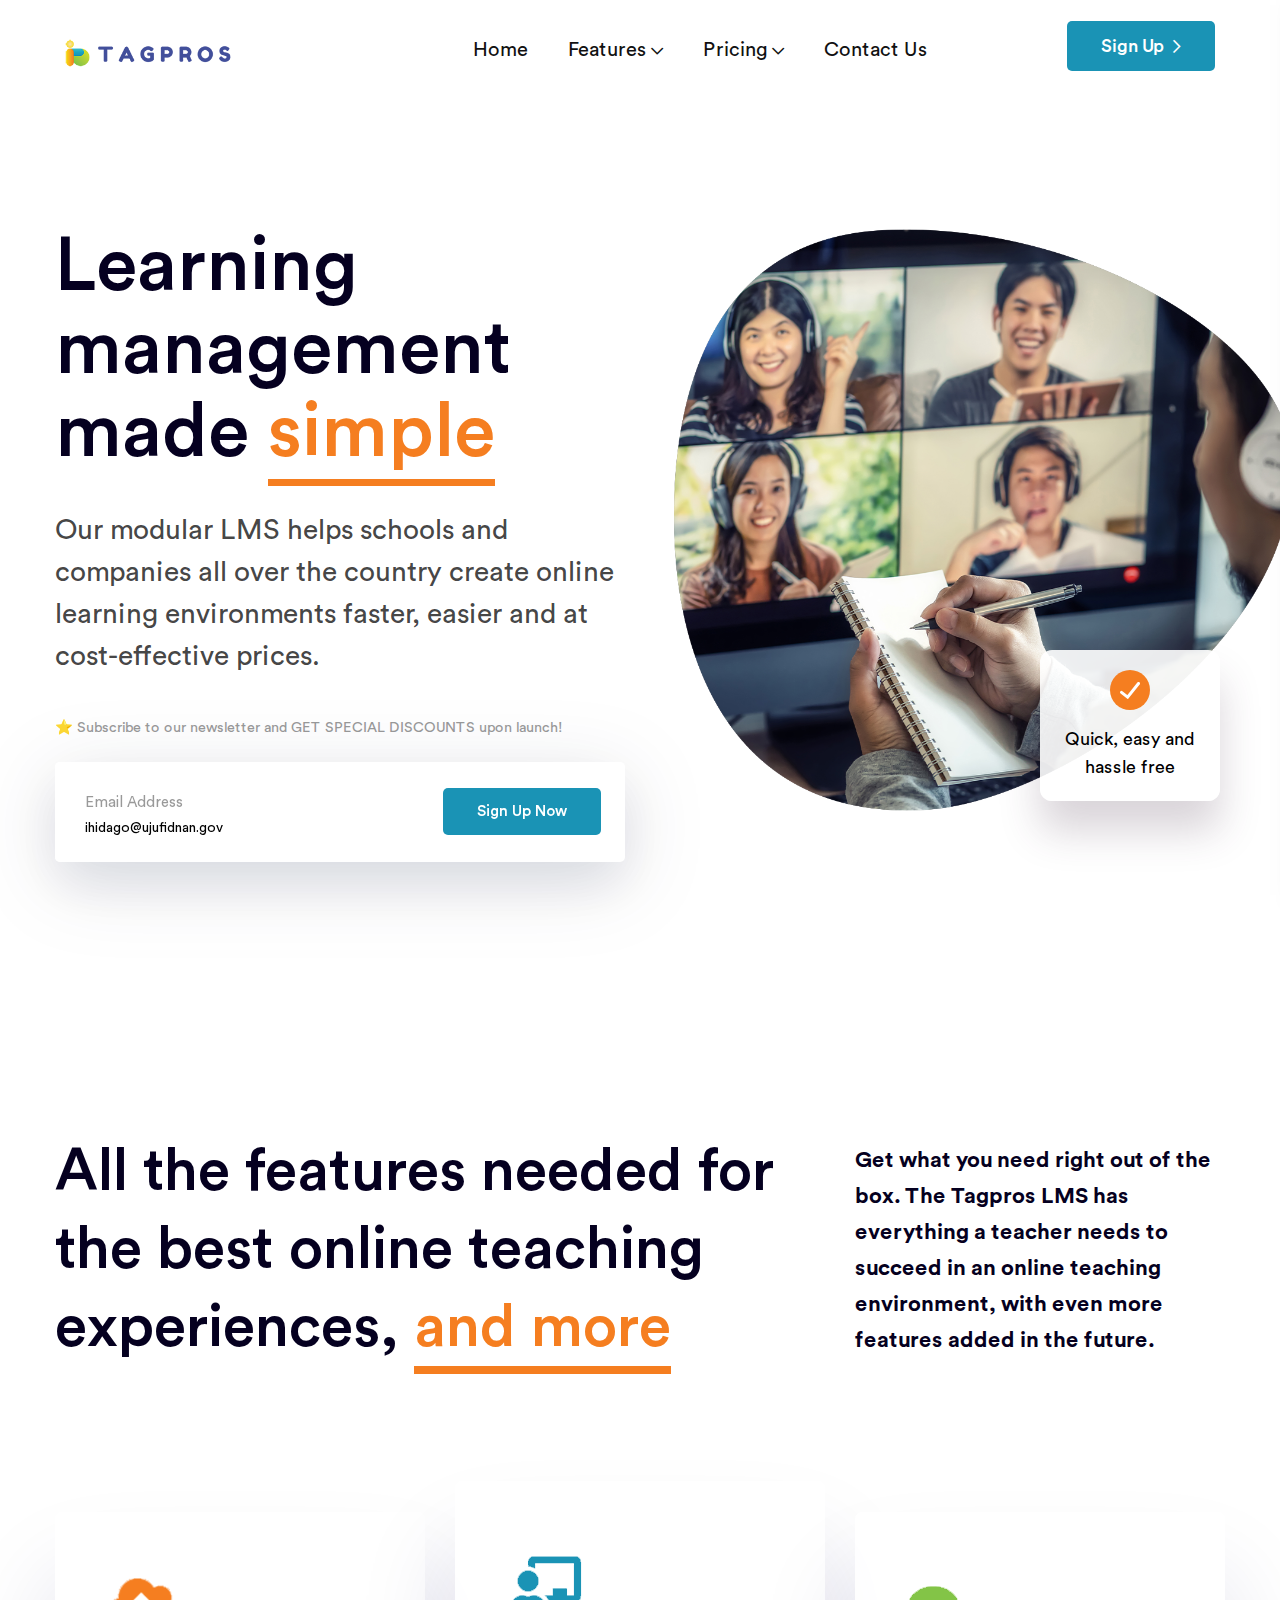
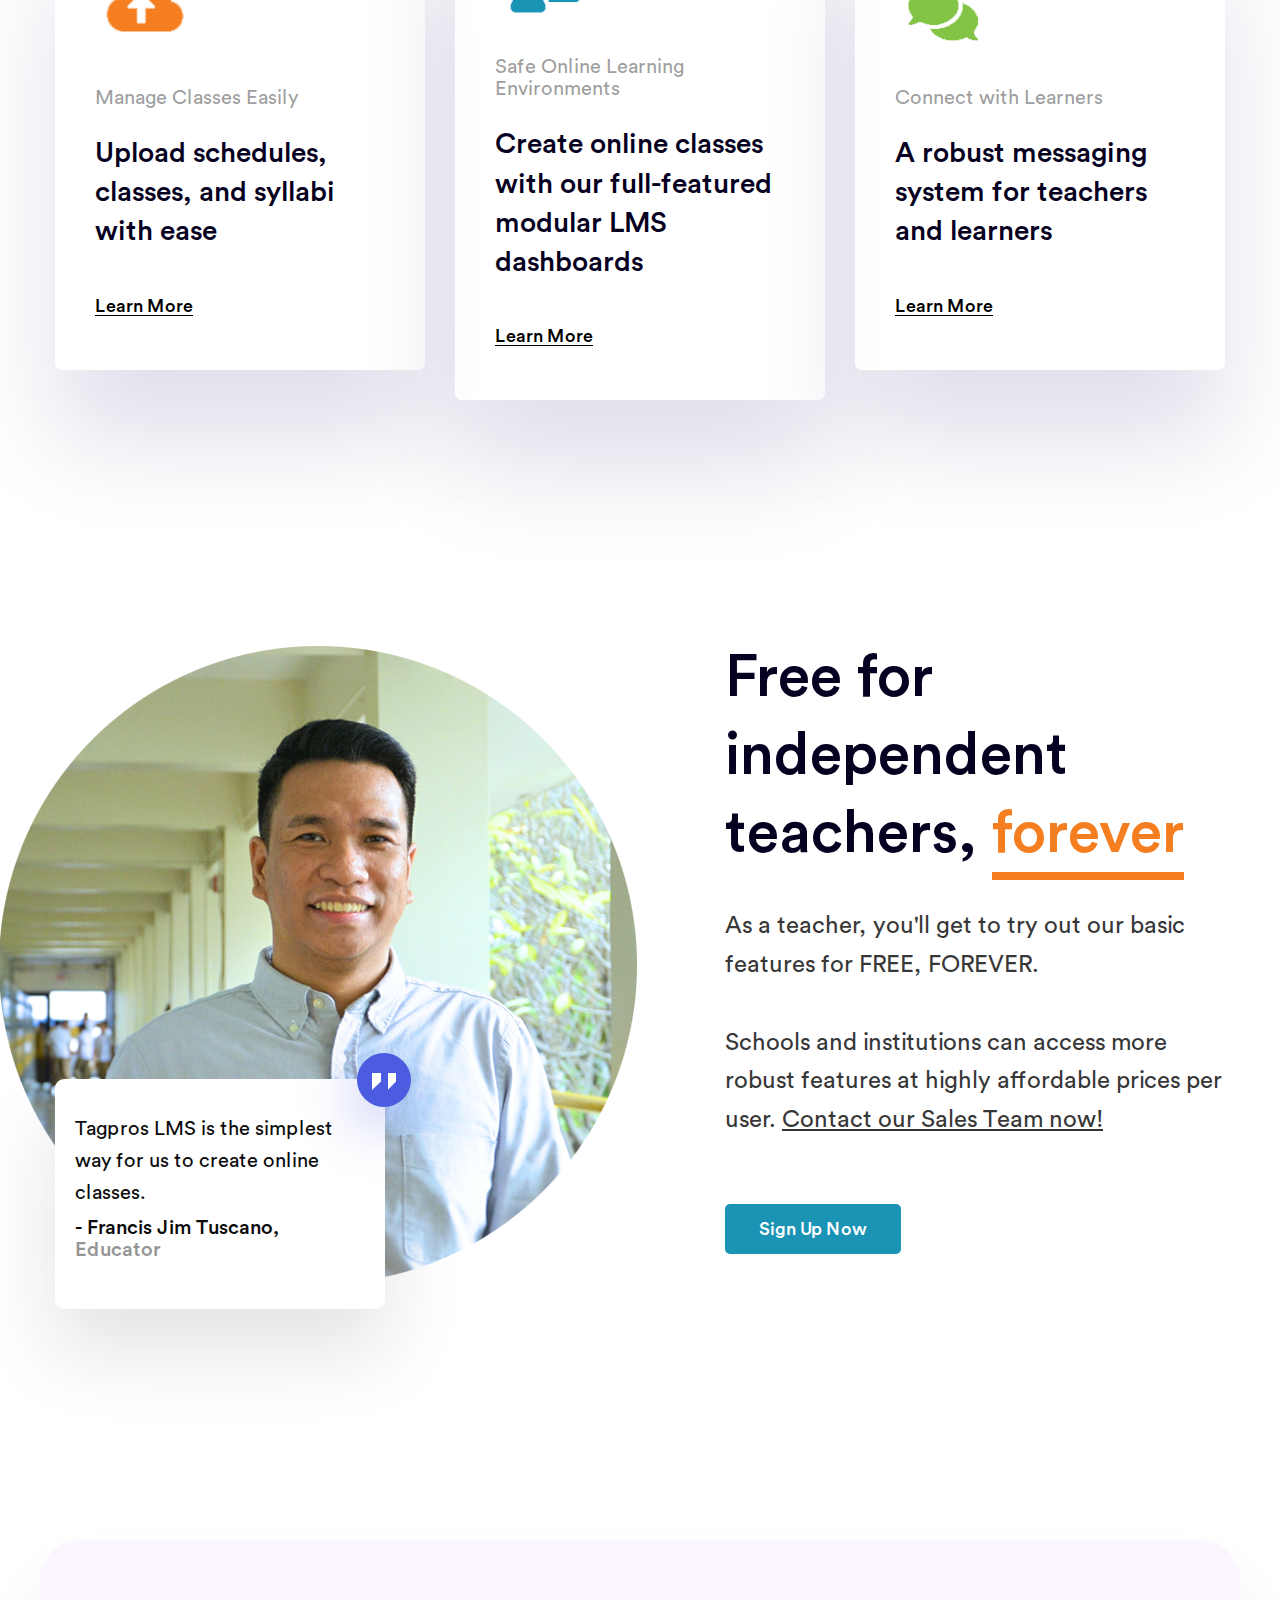
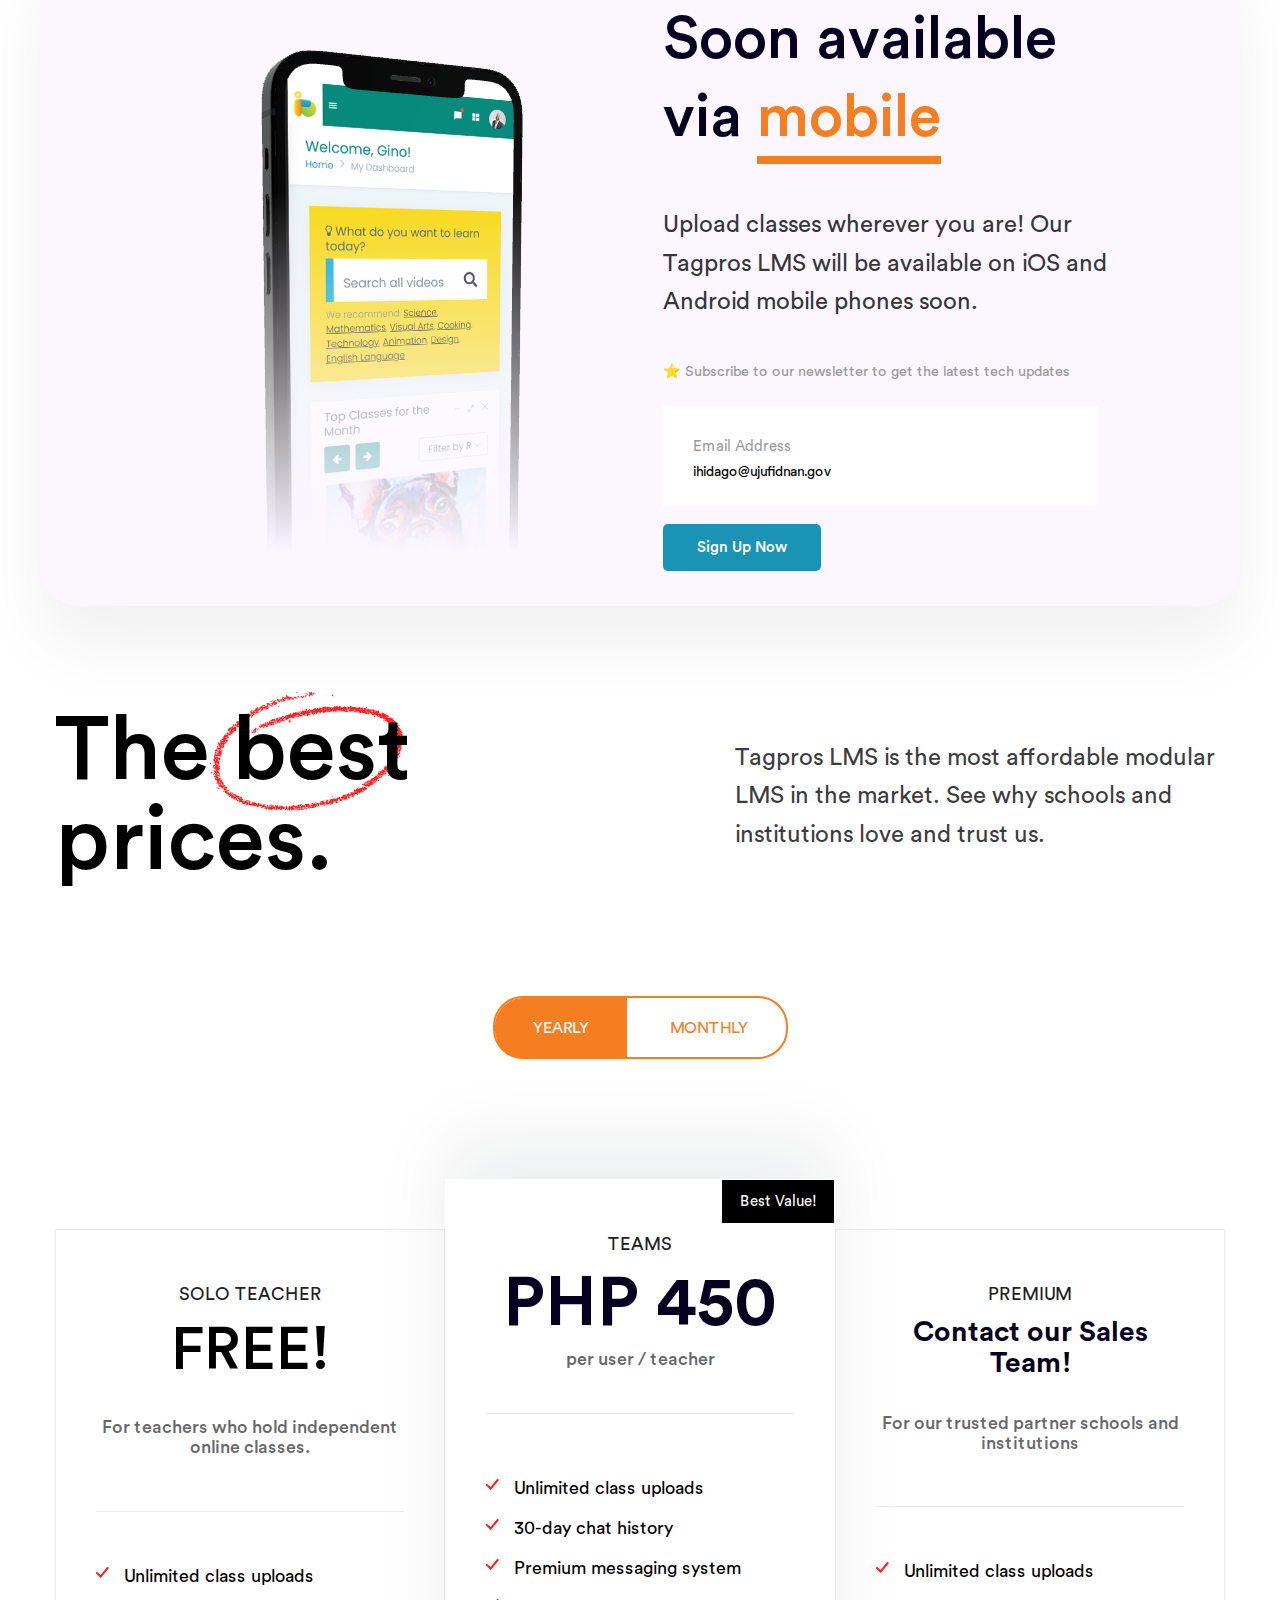
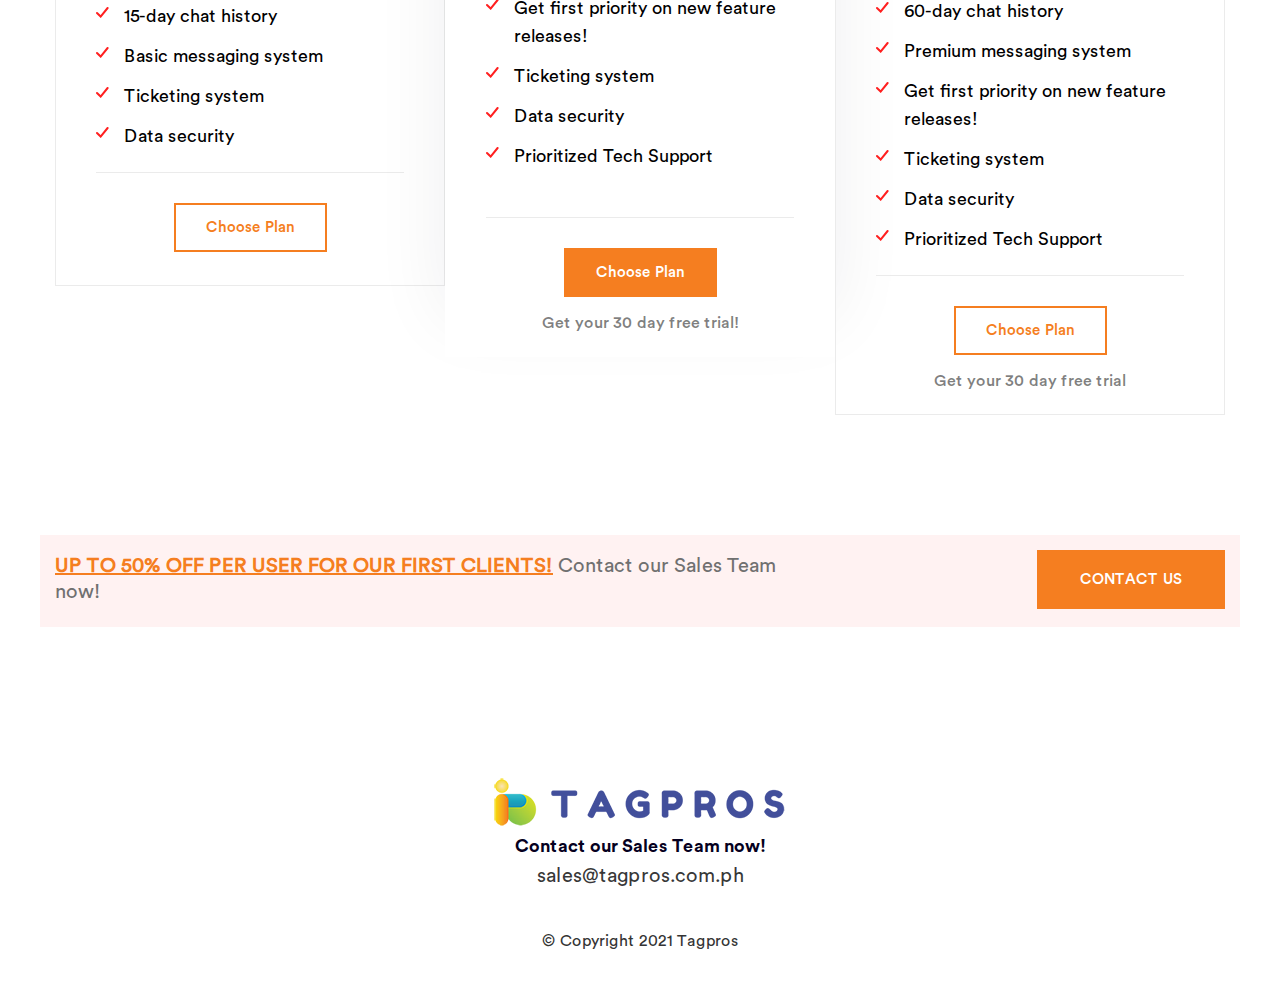
==== commit 6da6e1ed: "update 12122021" ====
--- a/index.html
+++ b/index.html
@@ -262,7 +262,7 @@
                                     <img src="assets/img/icon02.png" alt="">
                                 </div>
                                 <h5>Safe Online Learning Environments</h5>
-                                <h3>Recreate the classroom feel via online sessions</h3>
+                                <h3>Create online classes with our full-featured modular LMS dashboards</h3>
                                 <a class="more-btn" href="case-one.html">Learn More</a>
                             </div>
                         </div>
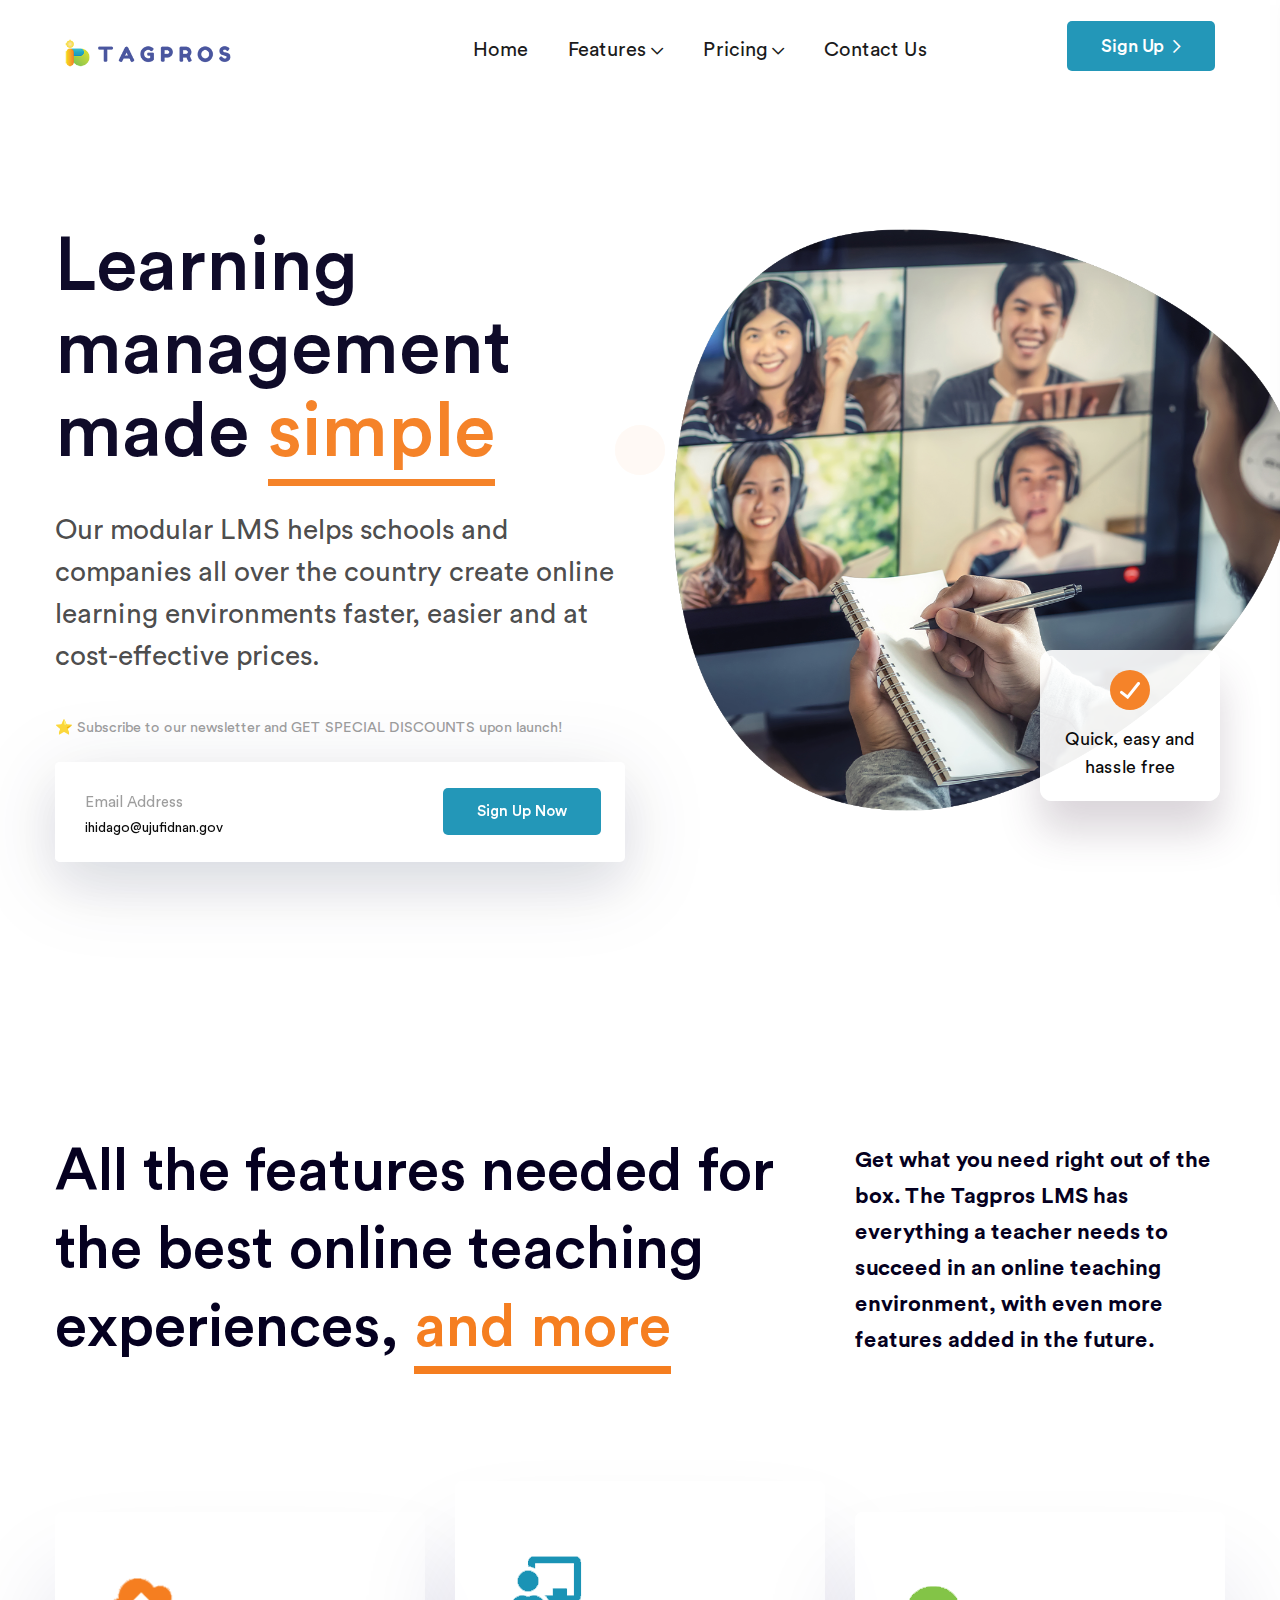
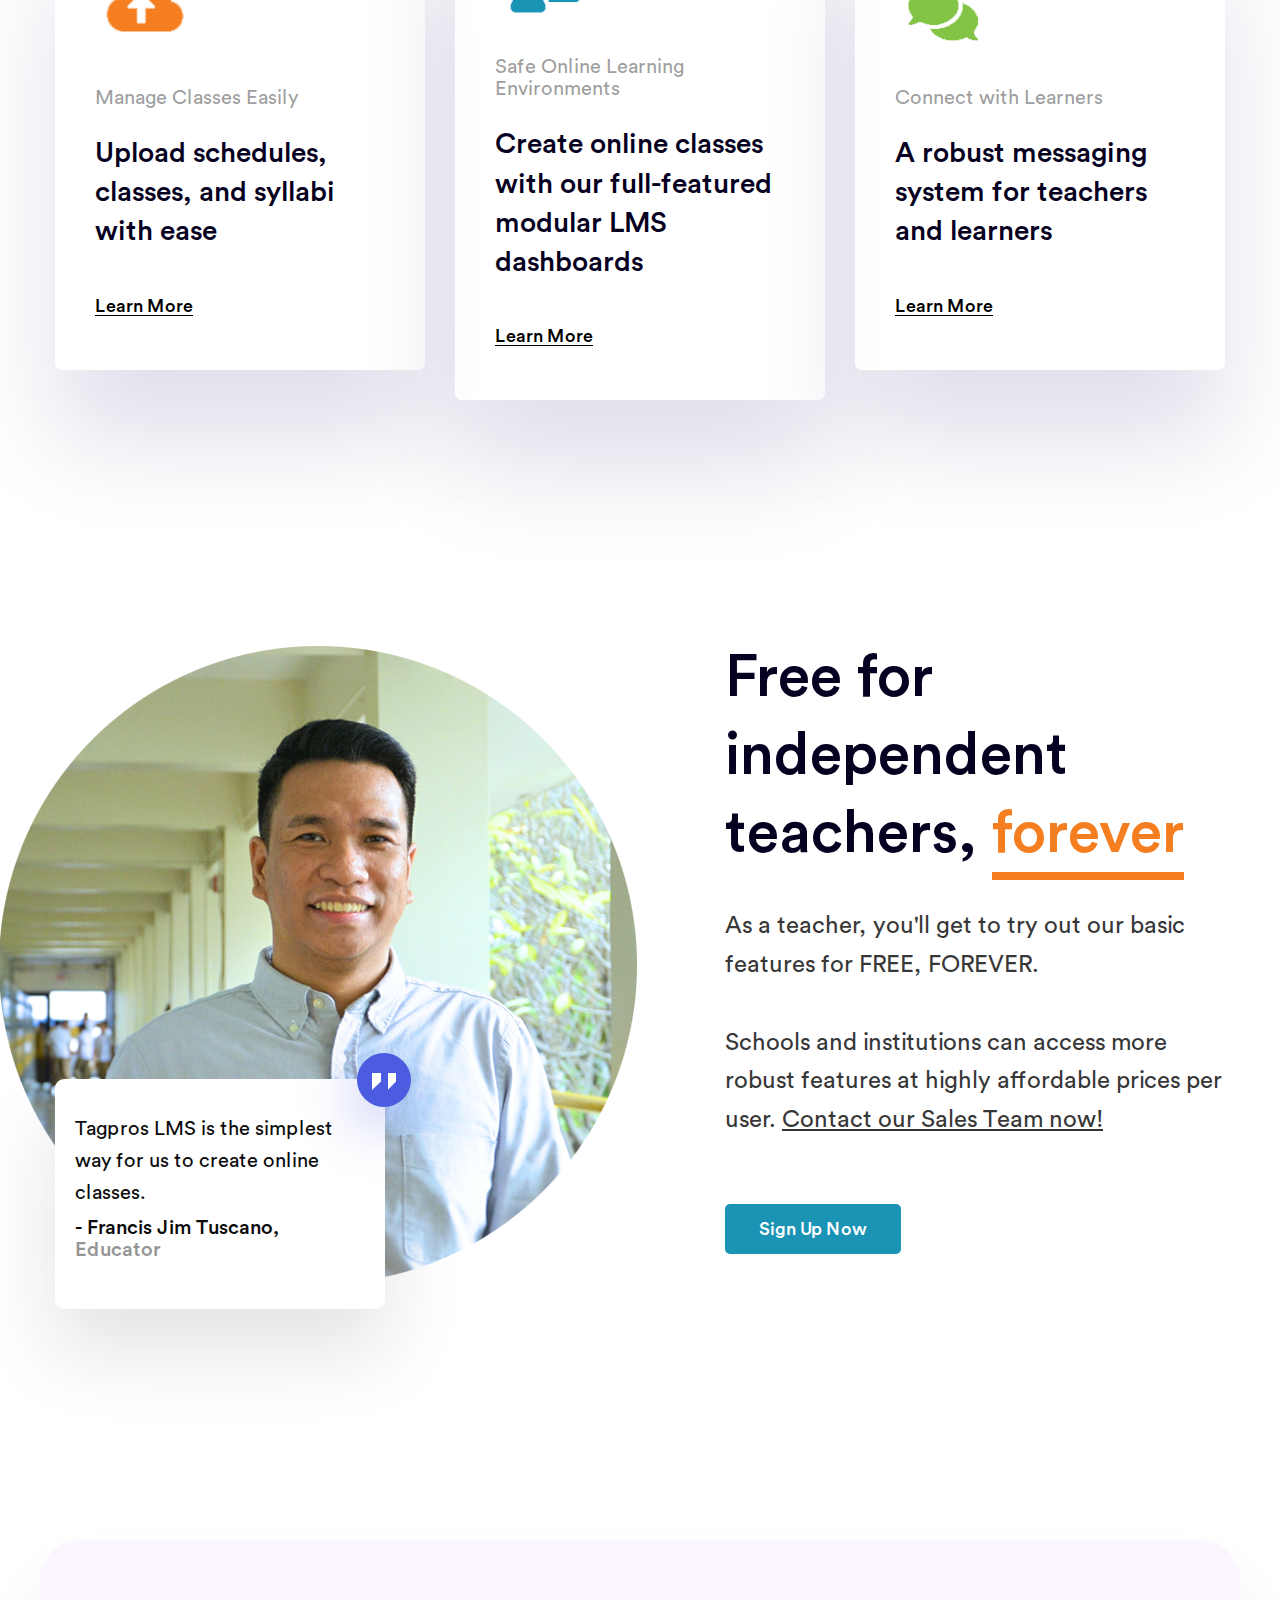
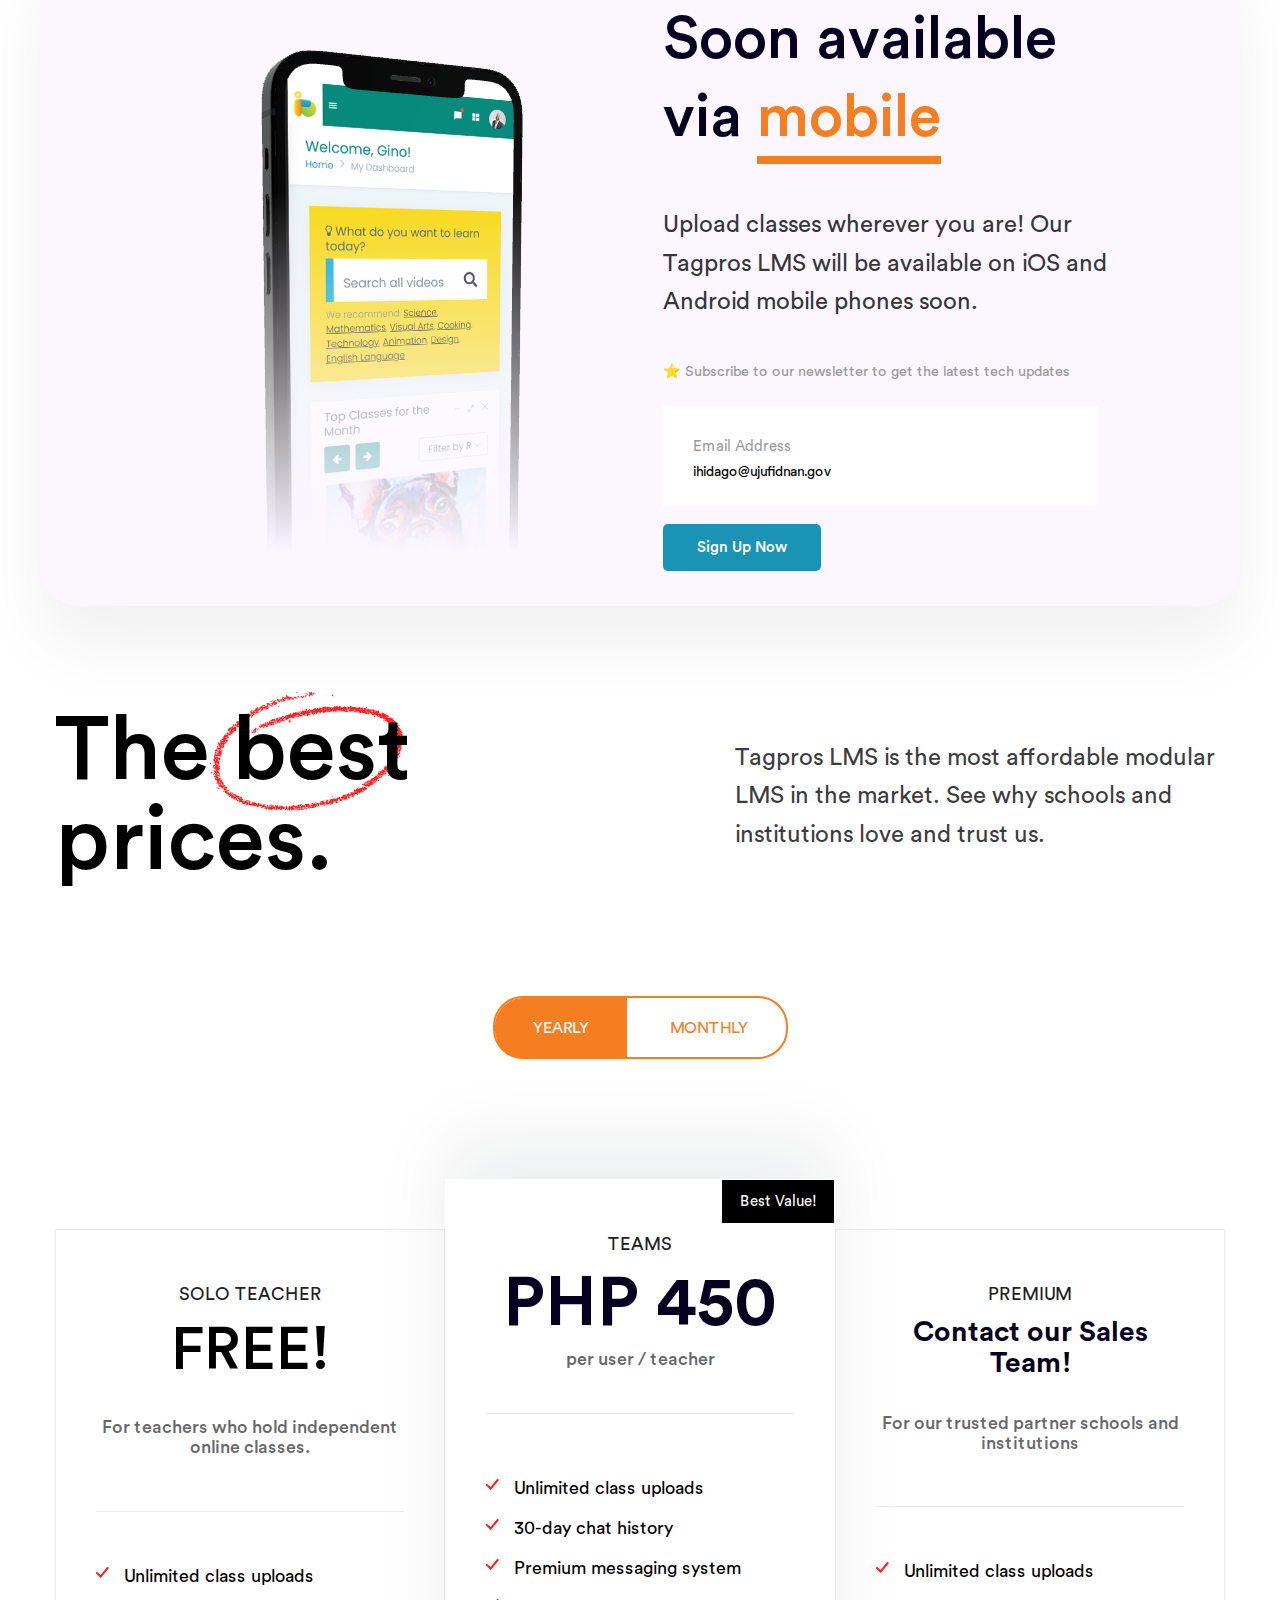
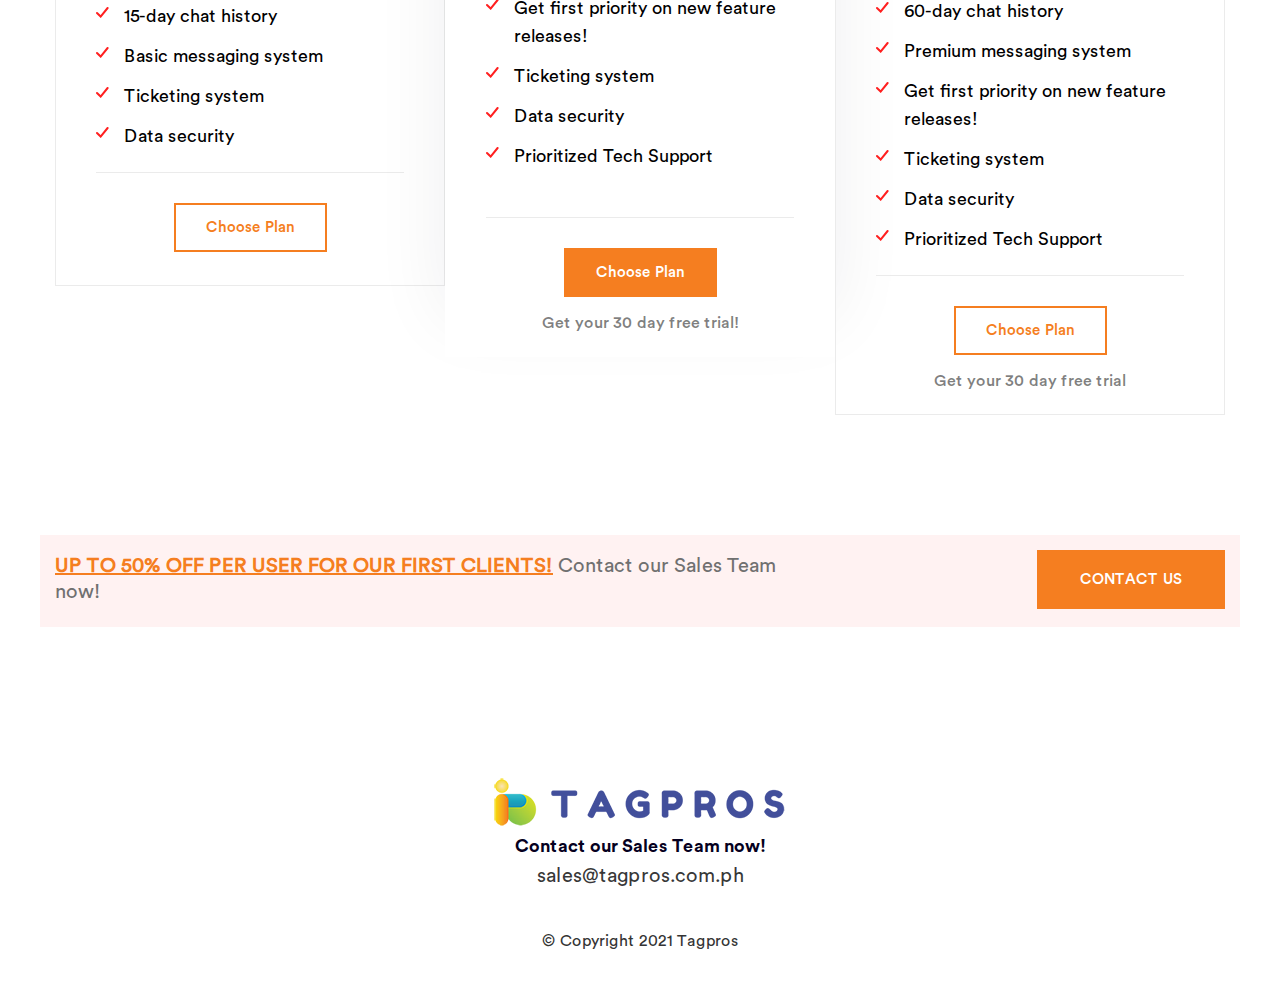
==== commit 95e519a4: "update 12122021" ====
--- a/index.html
+++ b/index.html
@@ -494,7 +494,7 @@
                                     <span class="plan-tag">Best Value!</span>
                                     <div class="plan__header text-center pb-35 mb-60">
                                         <h4 class="sub-title">Teams</h4>
-                                        <h2 style="font-size:3.8em;">PHP 500</h2>
+                                        <h2 style="font-size:3.8em;">PHP 600</h2>
                                         <h5>per user / teacher</h5>
                                     </div>
                                     <div class="plan__body">
